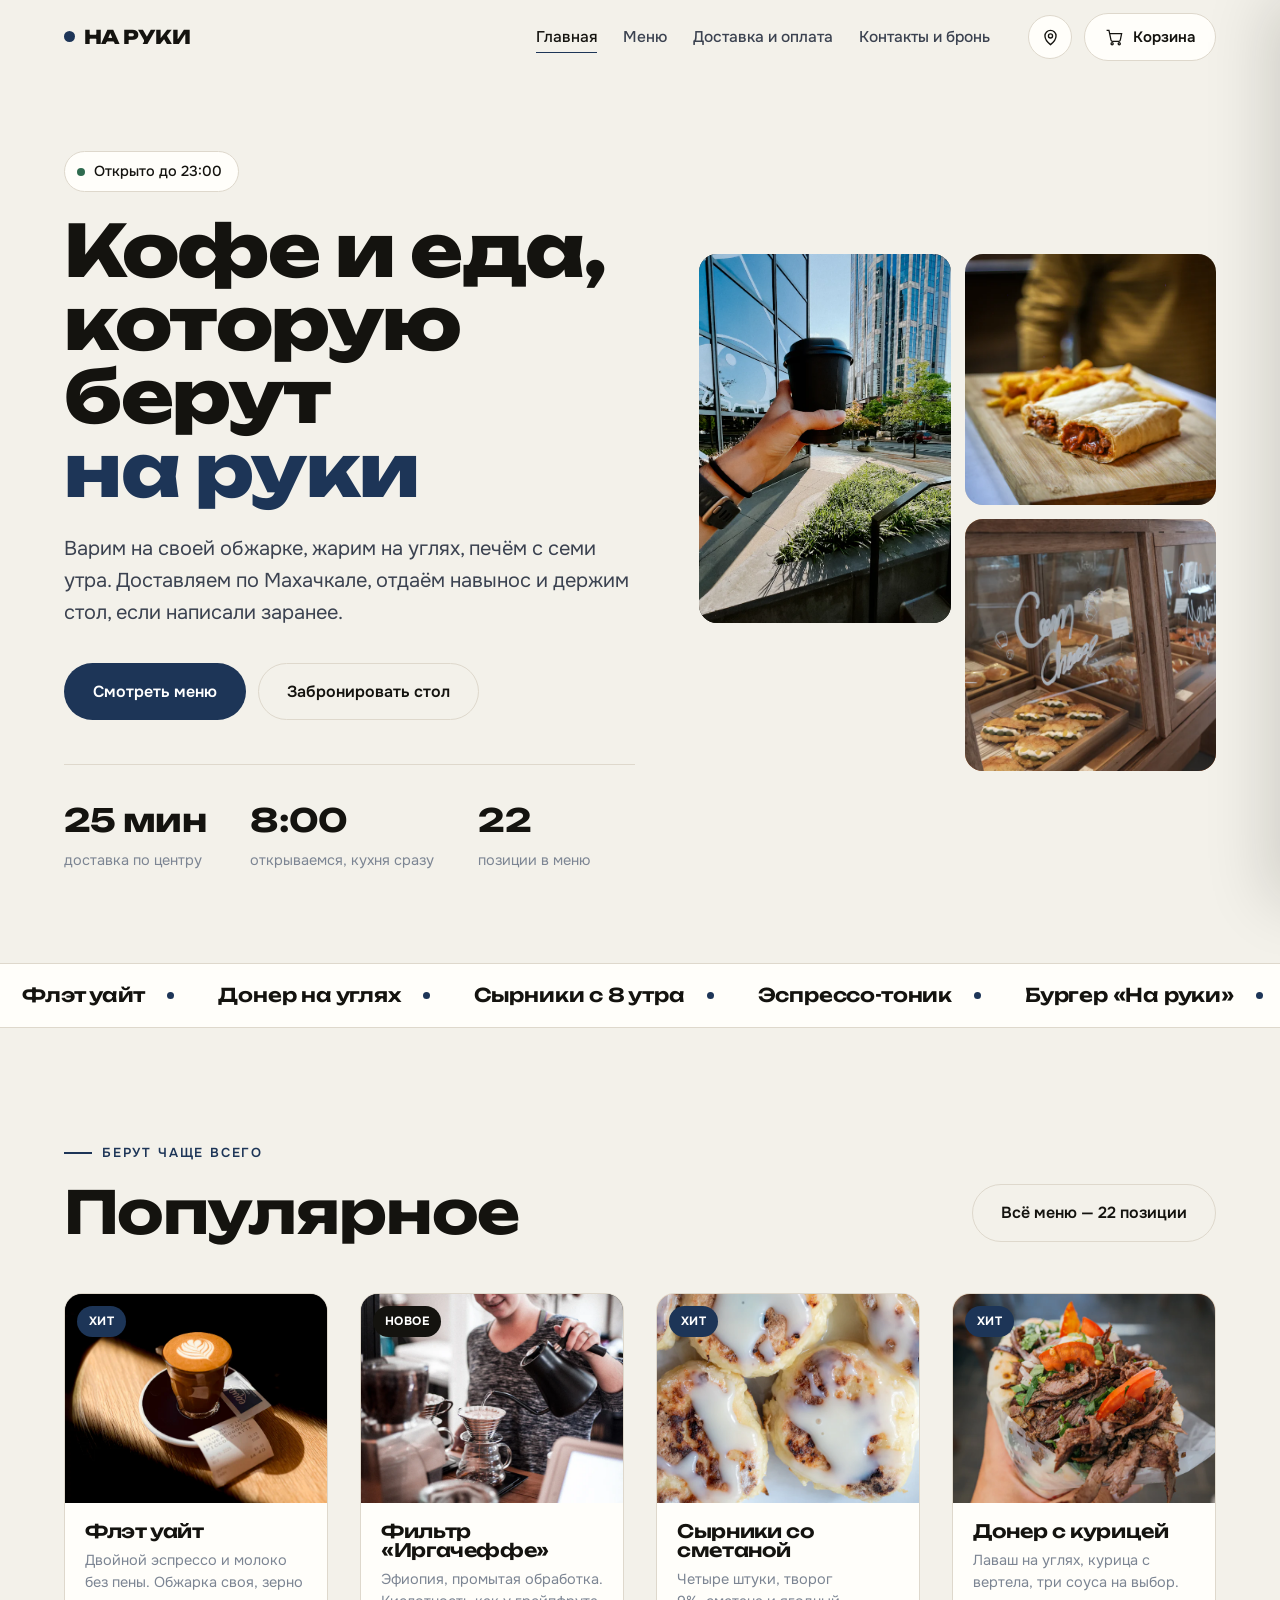
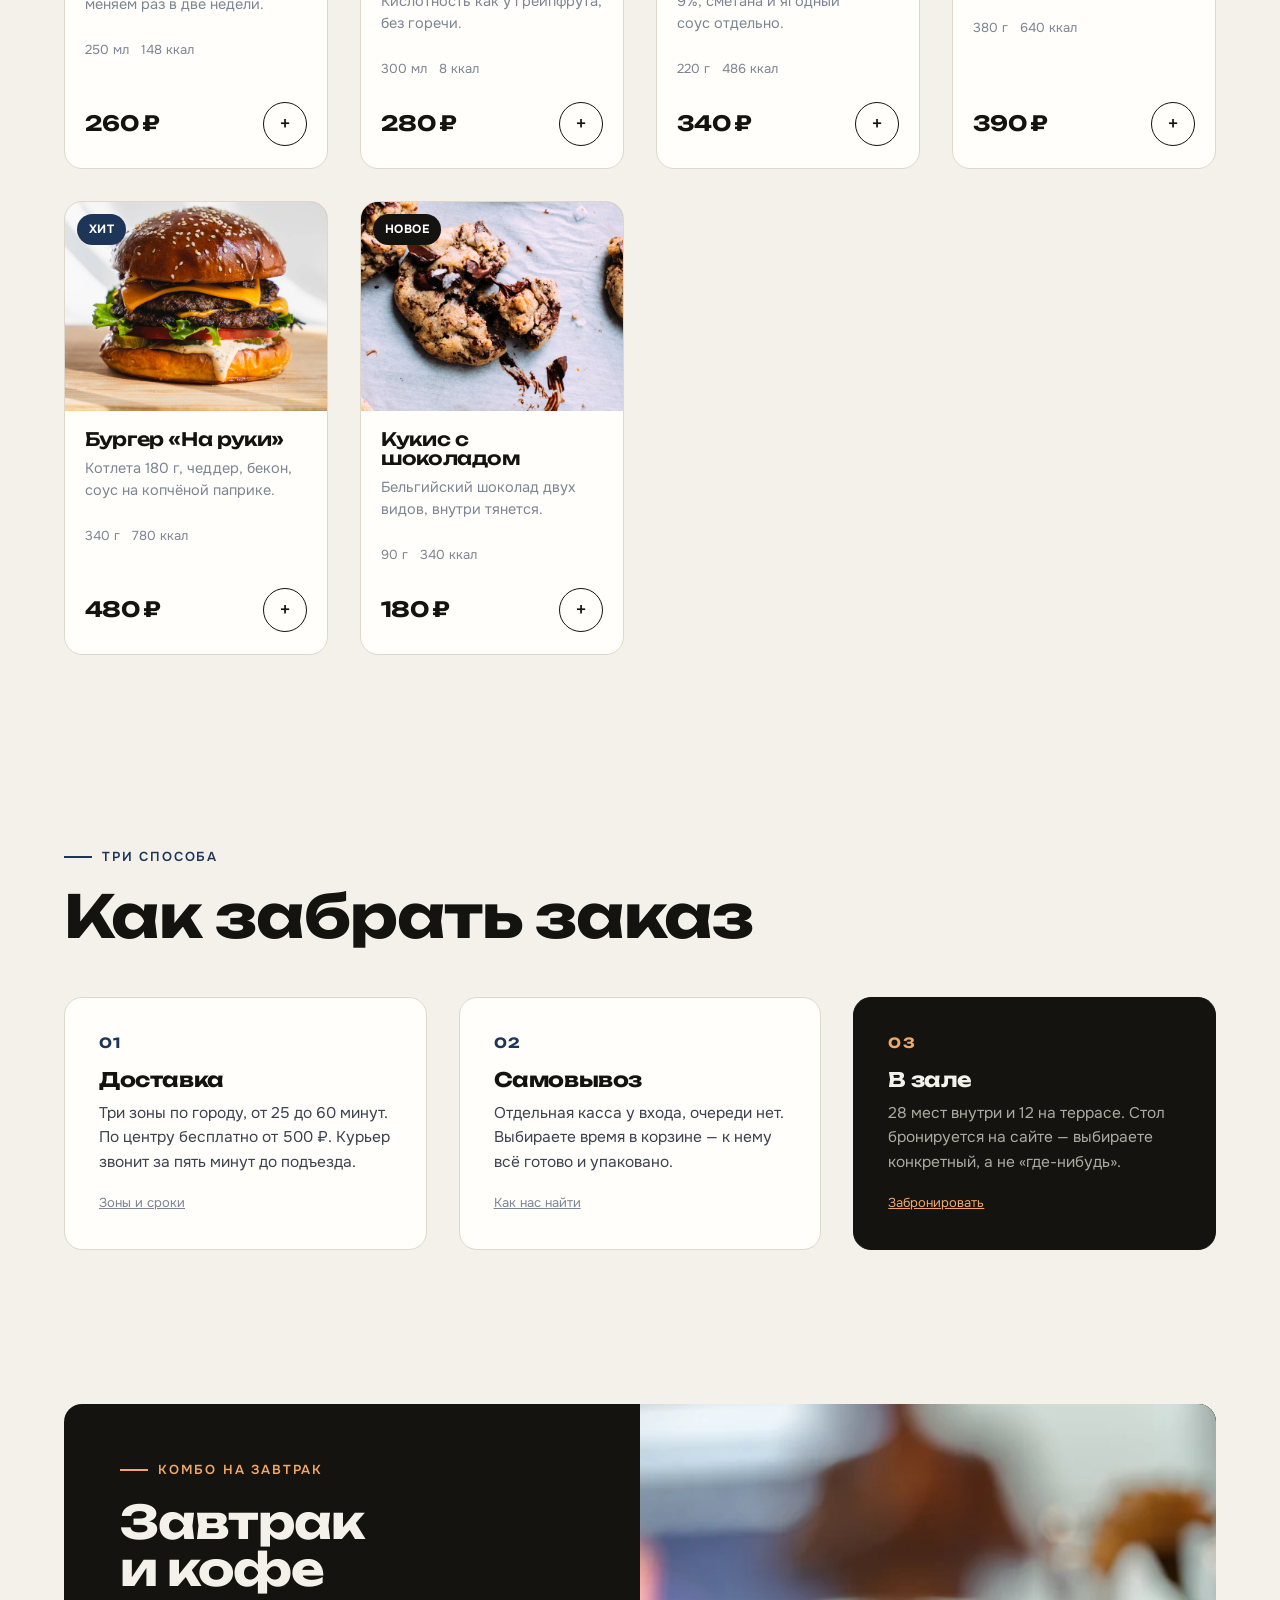
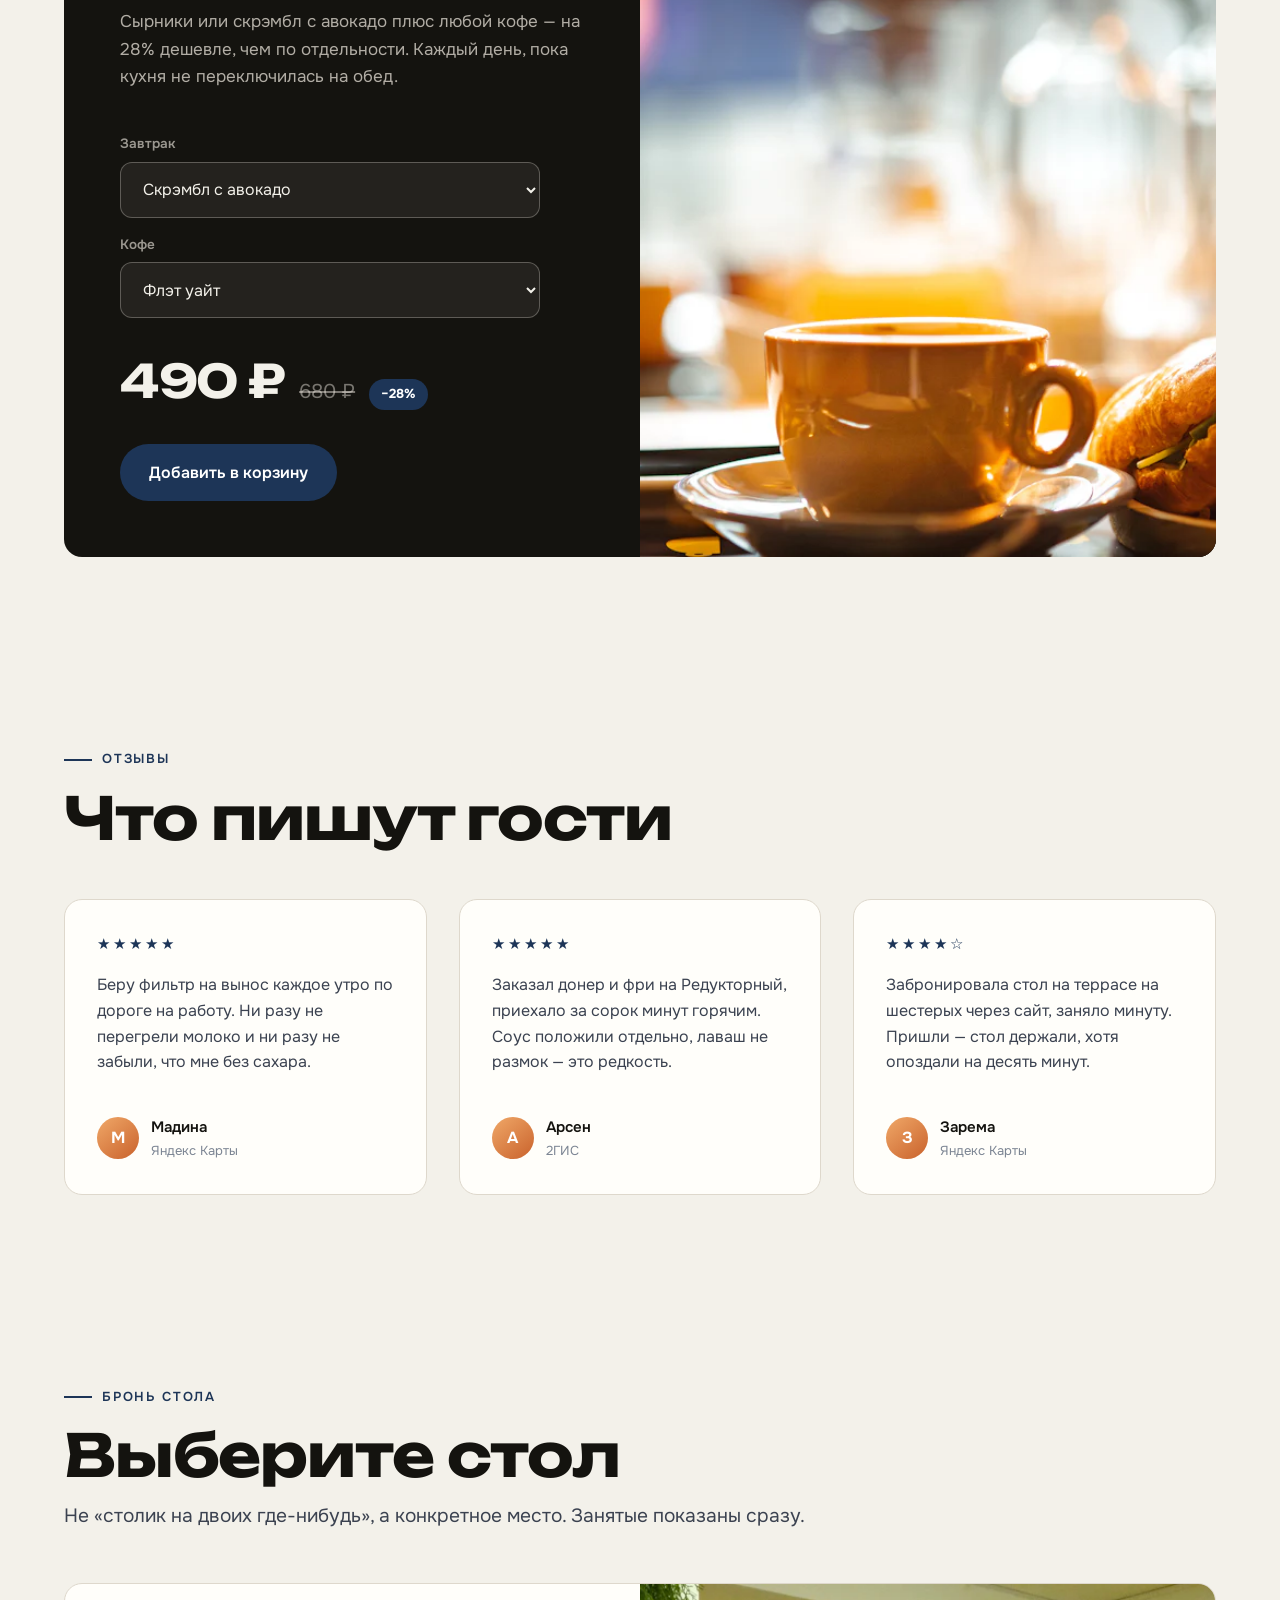
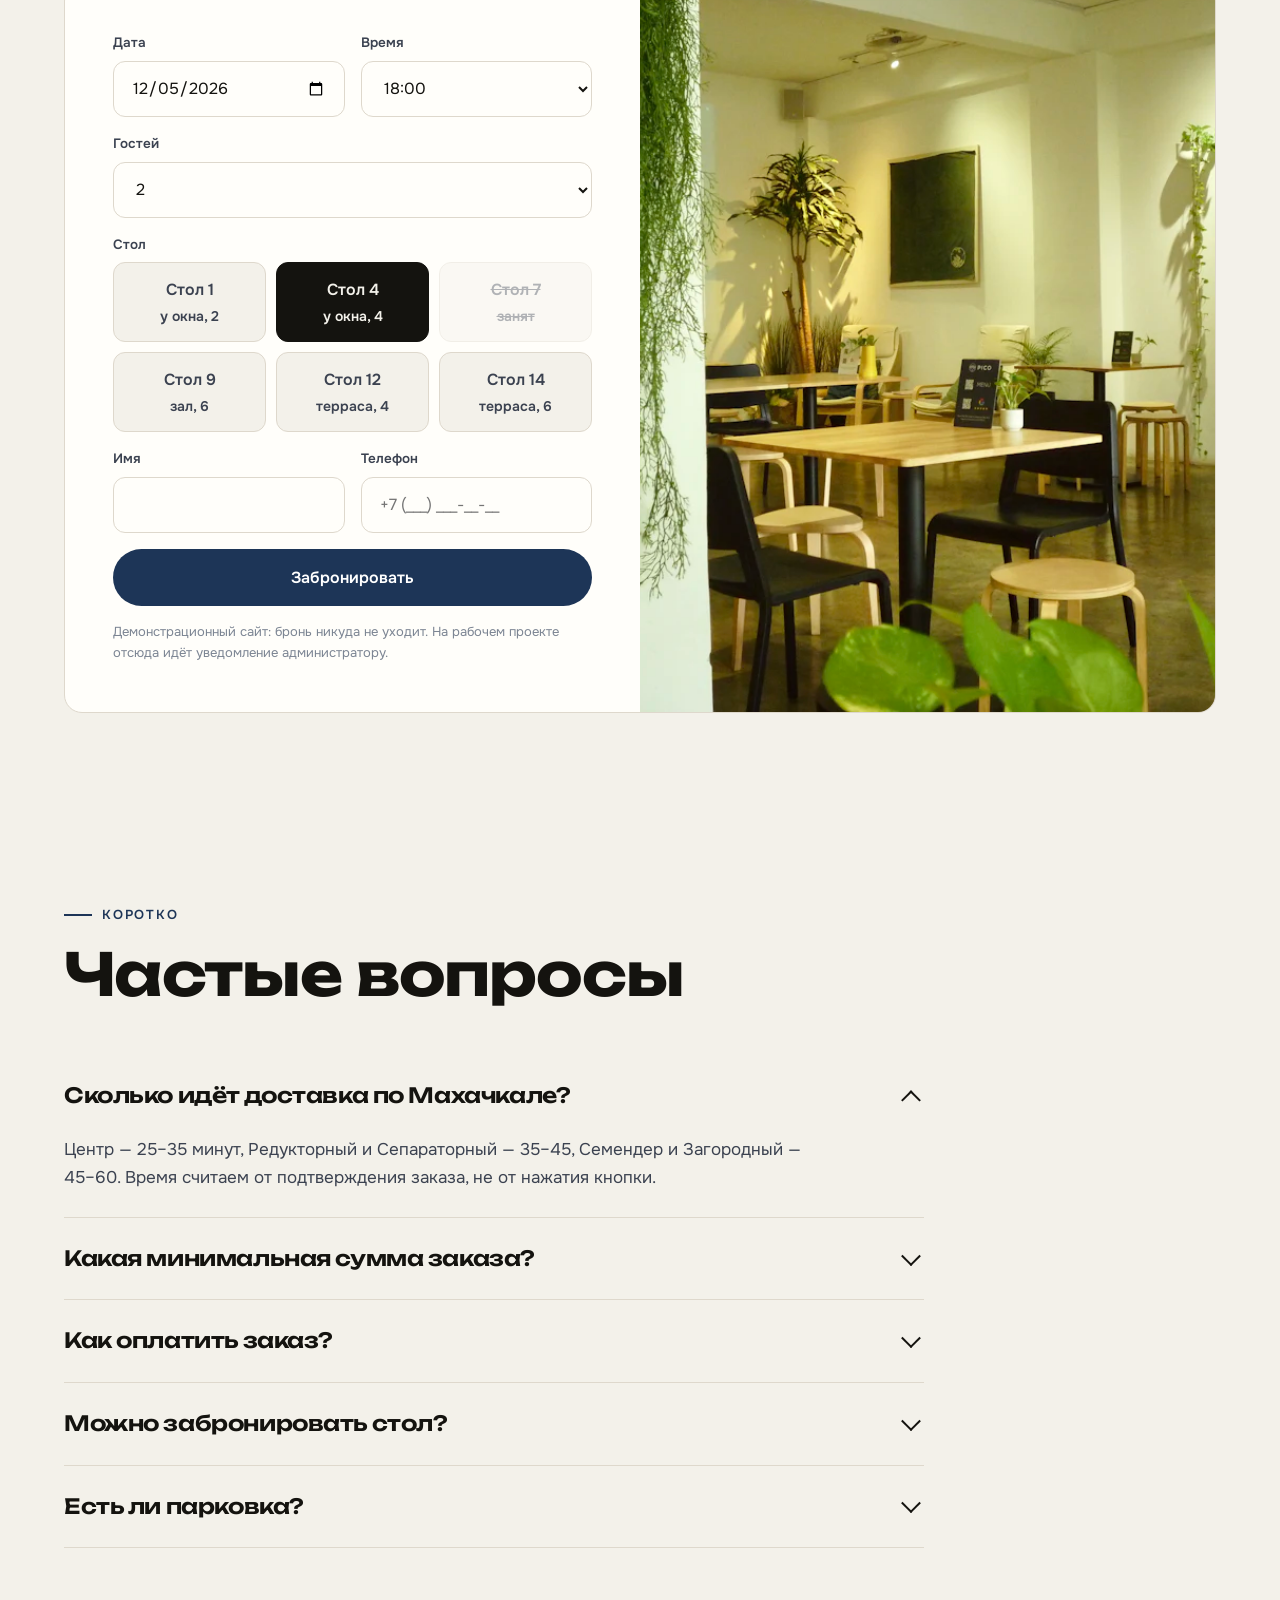
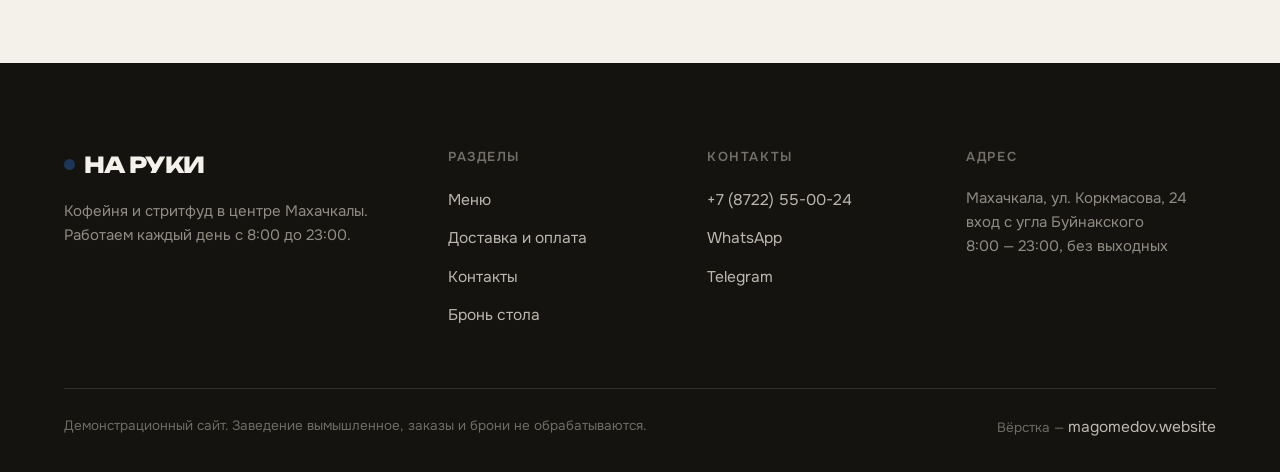
==== index.html @ fe488854 "Комбо на демо доступно круглосуточно После полудня блок гас и на показе клиенту выглядел сломанным. " ====
<!DOCTYPE html>
<html lang="ru">
<head>
<meta charset="utf-8">
<meta name="viewport" content="width=device-width, initial-scale=1">
<title>НА РУКИ — кофе и стритфуд в Махачкале. Доставка, самовывоз, бронь стола</title>
<meta name="description" content="Кофейня и стритфуд на Коркмасова, 24. Доставка по Махачкале от 25 минут, самовывоз без очереди, бронь стола онлайн. Оплата картой, СБП или наличными.">
<link rel="canonical" href="https://magomedov.website/naruki/">
<meta name="theme-color" content="#14130f">

<meta property="og:type" content="restaurant">
<meta property="og:site_name" content="НА РУКИ">
<meta property="og:locale" content="ru_RU">
<meta property="og:title" content="НА РУКИ — кофе и стритфуд в Махачкале">
<meta property="og:description" content="Доставка от 25 минут, самовывоз без очереди, бронь стола онлайн. Коркмасова, 24.">
<meta property="og:url" content="https://magomedov.website/naruki/">
<meta property="og:image" content="https://magomedov.website/naruki/og.jpg">
<meta name="twitter:card" content="summary_large_image">

<link rel="icon" href="favicon.svg" type="image/svg+xml">
<link rel="preconnect" href="https://fonts.googleapis.com">
<link rel="preconnect" href="https://fonts.gstatic.com" crossorigin>
<link rel="stylesheet" href="https://fonts.googleapis.com/css2?family=Unbounded:wght@600;700;800&family=Onest:wght@400;500;600;700&display=swap">
<link rel="stylesheet" href="css/style.css">
<noscript><style>.rise{opacity:1;transform:none}</style></noscript>

<script type="application/ld+json">
{
  "@context": "https://schema.org",
  "@type": "CafeOrCoffeeShop",
  "@id": "https://magomedov.website/naruki/#business",
  "name": "НА РУКИ",
  "description": "Кофейня и стритфуд в центре Махачкалы. Доставка, самовывоз, бронь стола.",
  "url": "https://magomedov.website/naruki/",
  "telephone": "+78722550024",
  "priceRange": "₽₽",
  "servesCuisine": ["Кофе", "Стритфуд", "Завтраки"],
  "image": "https://magomedov.website/naruki/og.jpg",
  "hasMenu": "https://magomedov.website/naruki/menu.html",
  "acceptsReservations": "https://magomedov.website/naruki/contacts.html",
  "address": {
    "@type": "PostalAddress",
    "streetAddress": "ул. Коркмасова, 24",
    "addressLocality": "Махачкала",
    "addressRegion": "Республика Дагестан",
    "postalCode": "367000",
    "addressCountry": "RU"
  },
  "geo": { "@type": "GeoCoordinates", "latitude": 42.980495, "longitude": 47.500409 },
  "openingHoursSpecification": [{
    "@type": "OpeningHoursSpecification",
    "dayOfWeek": ["Monday","Tuesday","Wednesday","Thursday","Friday","Saturday","Sunday"],
    "opens": "08:00", "closes": "23:00"
  }],
  "areaServed": { "@type": "City", "name": "Махачкала" }
}
</script>
<script type="application/ld+json">
{
  "@context": "https://schema.org",
  "@type": "FAQPage",
  "mainEntity": [
    { "@type": "Question", "name": "Сколько идёт доставка по Махачкале?",
      "acceptedAnswer": { "@type": "Answer", "text": "Центр — 25–35 минут, Редукторный и Сепараторный — 35–45, Семендер и Загородный — 45–60. Время считаем от подтверждения заказа, не от нажатия кнопки." } },
    { "@type": "Question", "name": "Какая минимальная сумма заказа?",
      "acceptedAnswer": { "@type": "Answer", "text": "Минимума нет. Бесплатная доставка начинается от 500 ₽ по центру, от 800 ₽ по Редукторному, от 1200 ₽ по Семендеру. Ниже этих сумм доставка стоит 150–250 ₽." } },
    { "@type": "Question", "name": "Как оплатить заказ?",
      "acceptedAnswer": { "@type": "Answer", "text": "Картой онлайн, через СБП, картой курьеру или наличными. При самовывозе можно оплатить на кассе." } },
    { "@type": "Question", "name": "Можно забронировать стол?",
      "acceptedAnswer": { "@type": "Answer", "text": "Да, на сайте: выбираете дату, время и конкретный стол — у окна, в зале или на террасе. Стол держим 15 минут после времени брони." } },
    { "@type": "Question", "name": "Есть ли парковка?",
      "acceptedAnswer": { "@type": "Answer", "text": "Пять мест перед входом и открытая парковка во дворе дома со стороны Буйнакского. Утром до 10:00 места обычно свободны." } }
  ]
}
</script>
</head>
<body>
<a class="skip" href="#main">К содержимому</a>

<header class="hdr">
  <div class="wrap hdr__in">
    <a class="logo" href="index.html"><i class="logo__dot"></i>НА РУКИ</a>
    <nav class="nav" aria-label="Основное меню">
      <a href="index.html" aria-current="page">Главная</a>
      <a href="menu.html">Меню</a>
      <a href="delivery.html">Доставка и оплата</a>
      <a href="contacts.html">Контакты и бронь</a>
    </nav>
    <div class="hdr__act">
      <a class="pin-btn" href="contacts.html?map=city#find" aria-label="Показать на карте: Коркмасова, 24" title="Показать на карте">
        <svg width="19" height="19" viewBox="0 0 24 24" fill="none" stroke="currentColor" stroke-width="1.7"><path d="M12 21s7-5.7 7-11a7 7 0 1 0-14 0c0 5.3 7 11 7 11Z"/><circle cx="12" cy="10" r="2.6"/></svg>
      </a>
      <button class="cart-btn is-empty" data-open-cart aria-label="Открыть корзину">
        <svg width="19" height="19" viewBox="0 0 24 24" fill="none" stroke="currentColor" stroke-width="1.6"><circle cx="9" cy="20" r="1.4"/><circle cx="18" cy="20" r="1.4"/><path d="M2 3h3l2.6 12.4a2 2 0 0 0 2 1.6h7.7a2 2 0 0 0 2-1.6L21 7H6"/></svg>
        <span>Корзина</span><span class="cart-btn__count">0</span>
      </button>
      <button class="burger" aria-expanded="false" aria-label="Меню навигации"><span></span></button>
    </div>
  </div>
</header>

<main id="main">

  <section class="hero">
    <div class="wrap hero__grid">
      <div>
        <span class="status"><i class="status__led"></i><span class="status__txt">Открыто до 23:00</span></span>
        <h1 style="margin-top:22px">Кофе и еда, которую берут <em>на руки</em></h1>
        <p class="hero__lead">Варим на своей обжарке, жарим на углях, печём с семи утра. Доставляем по Махачкале, отдаём навынос и держим стол, если написали заранее.</p>
        <div class="hero__cta">
          <a class="btn btn--accent" href="menu.html">Смотреть меню</a>
          <a class="btn btn--ghost" href="#book-block">Забронировать стол</a>
        </div>
        <div class="hero__facts">
          <div class="fact"><b>25 мин</b><span>доставка по центру</span></div>
          <div class="fact"><b>8:00</b><span>открываемся, кухня сразу</span></div>
          <div class="fact"><b>22</b><span>позиции в меню</span></div>
        </div>
      </div>
      <div class="hero__art">
        <div class="ph ph--dark"><img src="assets/img/hero-cup.webp" alt="Кофе навынос в руке на улице" width="640" height="925" fetchpriority="high" decoding="async"></div>
        <div class="ph ph--sq"><img src="assets/img/hero-doner.webp" alt="Донер с картофелем фри" width="560" height="560" loading="lazy" decoding="async"></div>
        <div class="ph ph--sq ph--warm"><img src="assets/img/hero-bakery.webp" alt="Витрина с выпечкой" width="560" height="560" loading="lazy" decoding="async"></div>
      </div>
    </div>
  </section>

  <div class="ticker" aria-hidden="true">
    <div class="ticker__row">
      <span>Флэт уайт</span><span>Донер на углях</span><span>Сырники с 8 утра</span><span>Эспрессо-тоник</span><span>Бургер «На руки»</span><span>Кукис с шоколадом</span>
      <span>Флэт уайт</span><span>Донер на углях</span><span>Сырники с 8 утра</span><span>Эспрессо-тоник</span><span>Бургер «На руки»</span><span>Кукис с шоколадом</span>
    </div>
  </div>

  <section class="section">
    <div class="wrap">
      <div class="sec-head">
        <div>
          <span class="eyebrow">Берут чаще всего</span>
          <h2 class="h-sec">Популярное</h2>
        </div>
        <a class="btn btn--ghost" href="menu.html">Всё меню — 22 позиции</a>
      </div>
      <div class="grid-dish" id="popular"></div>
    </div>
  </section>

  <section class="section section--tight">
    <div class="wrap">
      <div class="sec-head"><div>
        <span class="eyebrow">Три способа</span>
        <h2 class="h-sec">Как забрать заказ</h2>
      </div></div>
      <div class="cards">
        <div class="card rise">
          <div class="card__num">01</div>
          <h3>Доставка</h3>
          <p>Три зоны по городу, от 25 до 60 минут. По центру бесплатно от 500 ₽. Курьер звонит за пять минут до подъезда.</p>
          <p style="margin-top:14px"><a class="note" href="delivery.html" style="text-decoration:underline">Зоны и сроки</a></p>
        </div>
        <div class="card rise">
          <div class="card__num">02</div>
          <h3>Самовывоз</h3>
          <p>Отдельная касса у входа, очереди нет. Выбираете время в корзине — к нему всё готово и упаковано.</p>
          <p style="margin-top:14px"><a class="note" href="contacts.html" style="text-decoration:underline">Как нас найти</a></p>
        </div>
        <div class="card card--ink rise">
          <div class="card__num" style="color:var(--accent-soft)">03</div>
          <h3>В зале</h3>
          <p>28 мест внутри и 12 на террасе. Стол бронируется на сайте — выбираете конкретный, а не «где-нибудь».</p>
          <p style="margin-top:14px"><a href="#book-block" style="color:var(--accent-soft);text-decoration:underline;font-size:13px">Забронировать</a></p>
        </div>
      </div>
    </div>
  </section>

  <section class="section section--tight">
    <div class="wrap">
      <div class="combo rise">
        <div class="combo__body">
          <span class="eyebrow" style="color:var(--accent-soft)">Комбо на завтрак</span>
          <h2>Завтрак <br>и кофе</h2>
          <p>Сырники или скрэмбл с авокадо плюс любой кофе — на 28% дешевле, чем по отдельности. Каждый день, пока кухня не переключилась на обед.</p>
          <div class="combo__pick" id="combo">
            <div class="field"><label for="combo-food">Завтрак</label><select id="combo-food"></select></div>
            <div class="field"><label for="combo-drink">Кофе</label><select id="combo-drink"></select></div>
          </div>
          <div class="combo__price">
            <span class="combo__now" id="combo-now">490 ₽</span>
            <span class="combo__old" id="combo-old">680 ₽</span>
            <span class="combo__save">−28%</span>
          </div>
          <div><button class="btn btn--accent" type="button" id="combo-add" data-add="combo:scramble+flat">Добавить в корзину</button></div>
          <p class="note" id="combo-when" hidden></p>
        </div>
        <div class="ph ph--dark"><img src="assets/img/combo.webp" alt="Кофе и выпечка на столе" width="820" height="690" loading="lazy" decoding="async"></div>
      </div>
    </div>
  </section>

  <section class="section">
    <div class="wrap">
      <div class="sec-head"><div>
        <span class="eyebrow">Отзывы</span>
        <h2 class="h-sec">Что пишут гости</h2>
      </div></div>
      <div class="reviews">
        <div class="review rise">
          <div class="review__stars">★★★★★</div>
          <p>Беру фильтр на вынос каждое утро по дороге на работу. Ни разу не перегрели молоко и ни разу не забыли, что мне без сахара.</p>
          <div class="review__who"><div class="review__ava">М</div><div><b>Мадина</b><span>Яндекс Карты</span></div></div>
        </div>
        <div class="review rise">
          <div class="review__stars">★★★★★</div>
          <p>Заказал донер и фри на Редукторный, приехало за сорок минут горячим. Соус положили отдельно, лаваш не размок — это редкость.</p>
          <div class="review__who"><div class="review__ava">А</div><div><b>Арсен</b><span>2ГИС</span></div></div>
        </div>
        <div class="review rise">
          <div class="review__stars">★★★★☆</div>
          <p>Забронировала стол на террасе на шестерых через сайт, заняло минуту. Пришли — стол держали, хотя опоздали на десять минут.</p>
          <div class="review__who"><div class="review__ava">З</div><div><b>Зарема</b><span>Яндекс Карты</span></div></div>
        </div>
      </div>
    </div>
  </section>

  <section class="section section--tight" id="book-block">
    <div class="wrap">
      <div class="sec-head"><div>
        <span class="eyebrow">Бронь стола</span>
        <h2 class="h-sec">Выберите стол</h2>
        <p class="lead" style="margin-top:16px">Не «столик на двоих где-нибудь», а конкретное место. Занятые показаны сразу.</p>
      </div></div>

      <div class="book rise">
        <div class="book__form">
          <form class="form" id="book" novalidate>
            <div class="row2">
              <div class="field"><label for="b-date">Дата</label><input type="date" id="b-date" required></div>
              <div class="field"><label for="b-time">Время</label>
                <select id="b-time">
                  <option>12:00</option><option>13:00</option><option>14:00</option><option selected>18:00</option>
                  <option>19:00</option><option>20:00</option><option>21:00</option>
                </select></div>
            </div>
            <div class="field"><label for="b-guests">Гостей</label>
              <select id="b-guests"><option>1</option><option selected>2</option><option>3</option><option>4</option><option>5</option><option>6</option><option>больше шести</option></select></div>
            <div class="field"><label>Стол</label><div class="tables" id="tables"></div></div>
            <div class="row2">
              <div class="field"><label for="b-name">Имя</label><input id="b-name" required><span class="err">Как к вам обращаться?</span></div>
              <div class="field"><label for="b-tel">Телефон</label><input id="b-tel" type="tel" inputmode="tel" placeholder="+7 (___) ___-__-__" required><span class="err">Нужны все 11 цифр</span></div>
            </div>
            <input class="hp" tabindex="-1" autocomplete="off" id="b-hp" aria-hidden="true">
            <button class="btn btn--accent btn--wide" type="submit">Забронировать</button>
            <p class="note">Демонстрационный сайт: бронь никуда не уходит. На рабочем проекте отсюда идёт уведомление администратору.</p>
          </form>
        </div>
        <div class="ph"><img src="assets/img/hall.webp" alt="Зал кофейни: столы у окна" width="820" height="690" loading="lazy" decoding="async"></div>
      </div>
    </div>
  </section>

  <section class="section">
    <div class="wrap">
      <div class="sec-head"><div>
        <span class="eyebrow">Коротко</span>
        <h2 class="h-sec">Частые вопросы</h2>
      </div></div>
      <div class="faq">
        <details open><summary>Сколько идёт доставка по Махачкале?</summary>
          <div class="faq__a">Центр — 25–35 минут, Редукторный и Сепараторный — 35–45, Семендер и Загородный — 45–60. Время считаем от подтверждения заказа, не от нажатия кнопки.</div></details>
        <details><summary>Какая минимальная сумма заказа?</summary>
          <div class="faq__a">Минимума нет. Бесплатная доставка начинается от 500 ₽ по центру, от 800 ₽ по Редукторному, от 1200 ₽ по Семендеру. Ниже этих сумм доставка стоит 150–250 ₽.</div></details>
        <details><summary>Как оплатить заказ?</summary>
          <div class="faq__a">Картой онлайн, через СБП, картой курьеру или наличными. При самовывозе можно оплатить на кассе.</div></details>
        <details><summary>Можно забронировать стол?</summary>
          <div class="faq__a">Да, прямо на сайте: выбираете дату, время и конкретный стол — у окна, в зале или на террасе. Стол держим 15 минут после времени брони.</div></details>
        <details><summary>Есть ли парковка?</summary>
          <div class="faq__a">Пять мест перед входом и открытая парковка во дворе дома со стороны Буйнакского. Утром до 10:00 места обычно свободны.</div></details>
      </div>
    </div>
  </section>

</main>

<footer class="ftr">
  <div class="wrap">
    <div class="ftr__grid">
      <div>
        <div class="logo"><i class="logo__dot"></i>НА РУКИ</div>
        <p>Кофейня и стритфуд в центре Махачкалы. Работаем каждый день с 8:00 до 23:00.</p>
      </div>
      <div>
        <h4>Разделы</h4>
        <ul>
          <li><a href="menu.html">Меню</a></li>
          <li><a href="delivery.html">Доставка и оплата</a></li>
          <li><a href="contacts.html">Контакты</a></li>
          <li><a href="#book-block">Бронь стола</a></li>
        </ul>
      </div>
      <div>
        <h4>Контакты</h4>
        <ul>
          <li><a href="tel:+78722550024">+7 (8722) 55-00-24</a></li>
          <li><a href="https://wa.me/78722550024" rel="nofollow noopener" target="_blank">WhatsApp</a></li>
          <li><a href="https://t.me/naruki" rel="nofollow noopener" target="_blank">Telegram</a></li>
        </ul>
      </div>
      <div>
        <h4>Адрес</h4>
        <p>Махачкала, ул. Коркмасова, 24<br>вход с угла Буйнакского<br>8:00 — 23:00, без выходных</p>
      </div>
    </div>
    <div class="ftr__bottom">
      <span>Демонстрационный сайт. Заведение вымышленное, заказы и брони не обрабатываются.</span>
      <span>Вёрстка — <a href="https://magomedov.website" rel="noopener">magomedov.website</a></span>
    </div>
  </div>
</footer>

<div class="bottombar">
  <div class="bottombar__sum">0 ₽<small>0 позиций</small></div>
  <button class="btn btn--accent" data-open-cart>Корзина</button>
</div>

<div class="overlay" id="overlay"></div>
<aside class="drawer" id="drawer" aria-hidden="true" aria-label="Корзина">
  <div class="drawer__head">
    <h2>Ваш заказ</h2>
    <button class="drawer__close" aria-label="Закрыть корзину">✕</button>
  </div>
  <div class="steps-head" hidden><i></i><i></i><i></i></div>
  <div class="drawer__body"></div>
  <div class="drawer__foot"></div>
</aside>

<script src="js/analytics.js" defer></script>
<script src="js/menu-data.js"></script>
<script src="js/main.js" defer></script>
</body>
</html>
---- css/style.css ----
/* НА РУКИ — кофе и стритфуд. Демо-сайт */

:root {
  --ink: #14130f;
  --ink-2: #3b4250;
  --ink-3: #7c8593;
  --cream: #f3f1ea;
  --card: #fffefa;
  --line: #ded8cc;
  --accent: #1d3557;
  --accent-2: #142842;
  --accent-soft: #f0a868;
  --green: #2f6b4f;
  --ph-1: #ebe5d8;
  --ph-2: #c3b7a4;
  --ph-w1: #f0a868;
  --ph-w2: #c9622c;

  /* Другие палитры, если понадобится вернуться:
     Кирпич:  accent #d9481f / soft #e8a06a / cream #f5f0e6 / ink #14110d / ph #e9dcc6 #c2a882 / ph-w #e8a06a #d9481f
     Зелёный: accent #2f6b4a / soft #a8c48b / cream #f0f1e9 / ink #14201a / ph #e4e6d6 #b6bfa0 / ph-w #d8cf9e #7d8c4a
     Карамель: accent #a8700f / soft #e5b143 / cream #f6f3e7 / ink #17160f / ph #ece2c8 #c9b489 / ph-w #e5b143 #a8700f */
  --shadow: 0 2px 4px rgba(20, 17, 13, .04), 0 12px 32px rgba(20, 17, 13, .07);

  --r: 18px;
  --r-s: 12px;
  --pad: clamp(20px, 5vw, 64px);
  --gap: clamp(16px, 2.5vw, 32px);

  --ease: cubic-bezier(.16, 1, .3, 1);
  --slow: .9s;
  --mid: .55s;
}

*, *::before, *::after { box-sizing: border-box; }
[hidden] { display: none !important; }   /* иначе display:flex у .dish перебивает атрибут */

html { scroll-behavior: smooth; }

body {
  margin: 0;
  background: var(--cream);
  color: var(--ink);
  font: 400 17px/1.6 Onest, -apple-system, "Segoe UI", Roboto, sans-serif;
  -webkit-font-smoothing: antialiased;
  overflow-x: hidden;
}

h1, h2, h3 {
  font-family: Unbounded, Onest, "Segoe UI", sans-serif;
  font-weight: 700;
  line-height: 1.02;
  letter-spacing: -.02em;
  margin: 0;
  text-wrap: balance;
}

p { margin: 0 0 1em; text-wrap: pretty; }
p:last-child { margin-bottom: 0; }

a { color: inherit; text-decoration: none; }
img { max-width: 100%; display: block; }
button, input, select, textarea { font: inherit; color: inherit; }

.wrap { width: min(1240px, 100% - var(--pad) * 2); margin-inline: auto; }
.section { padding: clamp(64px, 9vw, 132px) 0; }
.section--tight { padding: clamp(44px, 6vw, 80px) 0; }

/* ——— типографика секций ——— */
.eyebrow {
  font-size: 13px; font-weight: 600; letter-spacing: .14em;
  text-transform: uppercase; color: var(--accent);
  display: flex; align-items: center; gap: 10px; margin-bottom: 18px;
}
.eyebrow::before { content: ""; width: 28px; height: 2px; background: currentColor; }

.h-sec { font-size: clamp(30px, 4.6vw, 60px); }
.lead { font-size: clamp(17px, 1.5vw, 20px); color: var(--ink-2); max-width: 58ch; }
.muted { color: var(--ink-3); }
.sec-head { display: flex; flex-wrap: wrap; align-items: end; justify-content: space-between; gap: 24px; margin-bottom: clamp(28px, 4vw, 52px); }

/* ——— кнопки ——— */
.btn {
  --bg: var(--ink); --fg: var(--cream);
  display: inline-flex; align-items: center; justify-content: center; gap: 10px;
  padding: 15px 28px; border: 1px solid transparent; border-radius: 100px;
  background: var(--bg); color: var(--fg);
  font-weight: 600; font-size: 16px; cursor: pointer;
  transition: transform var(--mid) var(--ease), background var(--mid) var(--ease), color var(--mid) var(--ease);
}
.btn:hover { transform: translateY(-2px); }
.btn--accent { --bg: var(--accent); --fg: #fff; }
.btn--accent:hover { --bg: var(--accent-2); }
.btn--ghost { --bg: transparent; --fg: var(--ink); border-color: var(--line); }
.btn--ghost:hover { --bg: var(--ink); --fg: var(--cream); }
.btn--wide { width: 100%; }
.btn[disabled] { opacity: .45; pointer-events: none; }

/* ——— шапка ——— */
.hdr {
  position: sticky; top: 0; z-index: 60;
  background: var(--cream);                                     /* фолбэк для Safari < 16.2 */
  background: color-mix(in srgb, var(--cream) 88%, transparent);
  -webkit-backdrop-filter: blur(14px);
  backdrop-filter: blur(14px);
  border-bottom: 1px solid transparent;
  transition: border-color var(--mid) var(--ease), background var(--mid) var(--ease);
}
.hdr.is-stuck { border-color: var(--line); }
.hdr__in { display: flex; align-items: center; gap: clamp(16px, 3vw, 40px); height: 74px; }

.logo { font-family: Unbounded, sans-serif; font-weight: 800; font-size: 19px; letter-spacing: -.03em; display: flex; align-items: center; gap: 9px; white-space: nowrap; }
.logo__dot { width: 11px; height: 11px; border-radius: 50%; background: var(--accent); flex: none; }

.nav { display: flex; gap: 26px; margin-left: auto; }
.nav a { font-size: 15.5px; font-weight: 500; position: relative; padding: 4px 0; color: var(--ink-2); transition: color var(--mid) var(--ease); }
.nav a::after {
  content: ""; position: absolute; left: 0; right: 0; bottom: 0; height: 1.5px;
  background: var(--accent); transform: scaleX(0); transform-origin: left;
  transition: transform var(--slow) var(--ease);
}
.nav a:hover, .nav a[aria-current="page"] { color: var(--ink); }
.nav a:hover::after, .nav a[aria-current="page"]::after { transform: scaleX(1); }

.hdr__act { display: flex; align-items: center; gap: 12px; }

.cart-btn {
  position: relative; display: inline-flex; align-items: center; gap: 9px;
  padding: 11px 20px; border-radius: 100px; border: 1px solid var(--line);
  background: var(--card); cursor: pointer; font-weight: 600; font-size: 15px;
  transition: border-color var(--mid) var(--ease), transform var(--mid) var(--ease);
}
.cart-btn:hover { border-color: var(--ink); transform: translateY(-1px); }
.cart-btn__count {
  min-width: 22px; height: 22px; padding: 0 6px; border-radius: 100px;
  background: var(--accent); color: #fff; font-size: 12.5px; font-weight: 700;
  display: grid; place-items: center;
}
.cart-btn.is-empty .cart-btn__count { display: none; }
.cart-btn.is-bump { animation: bump .5s var(--ease); }
@keyframes bump { 40% { transform: scale(1.07); } }

.pin-btn {
  width: 44px; height: 44px; border-radius: 50%; border: 1px solid var(--line);
  background: var(--card); display: grid; place-items: center; flex: none;
  transition: border-color var(--mid) var(--ease), background var(--mid) var(--ease), color var(--mid) var(--ease), transform var(--mid) var(--ease);
}
.pin-btn:hover { background: var(--accent); color: #fff; border-color: var(--accent); transform: translateY(-1px); }

.burger { display: none; width: 44px; height: 44px; border: 1px solid var(--line); border-radius: 12px; background: var(--card); cursor: pointer; padding: 0; }
.burger span, .burger::before, .burger::after {
  content: ""; display: block; width: 18px; height: 1.8px; background: var(--ink);
  margin: 0 auto; transition: transform var(--mid) var(--ease), opacity var(--mid) var(--ease);
}
.burger span { margin-block: 4px; }
.burger[aria-expanded="true"]::before { transform: translateY(5.8px) rotate(45deg); }
.burger[aria-expanded="true"] span { opacity: 0; }
.burger[aria-expanded="true"]::after { transform: translateY(-5.8px) rotate(-45deg); }

/* ——— хиро ——— */
.hero { padding: clamp(40px, 6vw, 76px) 0 clamp(48px, 7vw, 92px); }
.hero__grid { display: grid; grid-template-columns: 1.05fr .95fr; gap: clamp(28px, 5vw, 72px); align-items: center; }
.hero h1 { font-size: clamp(40px, 5.6vw, 76px); font-weight: 800; }
.hero h1 em { font-style: normal; color: var(--accent); }
.hero__lead { margin-top: 26px; font-size: clamp(17px, 1.6vw, 20px); color: var(--ink-2); max-width: 46ch; }
.hero__cta { display: flex; flex-wrap: wrap; gap: 12px; margin-top: 34px; }

.hero__facts { display: flex; flex-wrap: wrap; gap: clamp(20px, 4vw, 44px); margin-top: 44px; padding-top: 30px; border-top: 1px solid var(--line); }
.fact b { display: block; font-family: Unbounded, sans-serif; font-size: clamp(24px, 2.6vw, 32px); font-weight: 700; letter-spacing: -.02em; }
.fact span { font-size: 14.5px; color: var(--ink-3); }

.status { display: inline-flex; align-items: center; gap: 9px; padding: 8px 16px 8px 12px; border-radius: 100px; background: var(--card); border: 1px solid var(--line); font-size: 14.5px; font-weight: 500; }
.status__led { width: 8px; height: 8px; border-radius: 50%; background: var(--green); box-shadow: 0 0 0 0 rgba(47, 107, 79, .5); animation: pulse 2.6s var(--ease) infinite; }
.status--closed .status__led { background: var(--ink-3); animation: none; }
@keyframes pulse { 70%, 100% { box-shadow: 0 0 0 9px rgba(47, 107, 79, 0); } }

/* ——— заглушки под фото ——— */
.ph {
  position: relative; border-radius: var(--r); overflow: hidden;
  background: linear-gradient(148deg, var(--ph-1) 0%, var(--ph-2) 100%);
  display: grid; place-items: center; text-align: center; padding: 24px;
  aspect-ratio: 4 / 3;
}
.ph::after {
  content: ""; position: absolute; inset: 0;
  background: radial-gradient(120% 90% at 24% 18%, rgba(255, 253, 248, .5), transparent 62%);
}
.ph img { position: absolute; inset: 0; width: 100%; height: 100%; object-fit: cover; z-index: 1; }
.ph__label {
  position: relative; z-index: 1; font-size: 13px; line-height: 1.45; font-weight: 600;
  letter-spacing: .02em; color: rgba(20, 17, 13, .52); max-width: 24ch;
}
.ph__label b { display: block; font-size: 11px; letter-spacing: .16em; text-transform: uppercase; color: rgba(20, 17, 13, .34); margin-bottom: 6px; }
.ph--sq { aspect-ratio: 1; }
.ph--dark { background: var(--ink); background: linear-gradient(148deg, color-mix(in srgb, var(--ink) 82%, #fff) 0%, var(--ink) 100%); }
.ph--dark .ph__label { color: rgba(245, 240, 230, .58); }
.ph--dark .ph__label b { color: rgba(245, 240, 230, .34); }
.ph--dark::after { background: none; background: radial-gradient(120% 90% at 24% 18%, color-mix(in srgb, var(--accent) 26%, transparent), transparent 62%); }
.ph--warm { background: linear-gradient(148deg, var(--ph-w1) 0%, var(--ph-w2) 100%); }
.ph--warm .ph__label, .ph--warm .ph__label b { color: rgba(255, 253, 248, .74); }

.hero__art { display: grid; grid-template-columns: 1fr 1fr; grid-template-rows: auto auto; gap: 14px; }
.hero__art .ph:first-child { grid-row: span 2; aspect-ratio: 3 / 4.4; }

/* ——— бегущая строка ——— */
.ticker { border-block: 1px solid var(--line); background: var(--card); overflow: hidden; padding: 16px 0; }
.ticker__row { display: flex; width: max-content; animation: run 46s linear infinite; }
.ticker:hover .ticker__row { animation-play-state: paused; }
.ticker__row span { font-family: Unbounded, sans-serif; font-weight: 600; font-size: clamp(15px, 1.6vw, 19px); letter-spacing: -.01em; padding-inline: 22px; display: flex; align-items: center; gap: 22px; white-space: nowrap; }
.ticker__row span::after { content: ""; width: 7px; height: 7px; border-radius: 50%; background: var(--accent); }
@keyframes run { to { transform: translateX(-50%); } }

/* ——— карточки блюд ——— */
.grid-dish { display: grid; grid-template-columns: repeat(auto-fill, minmax(258px, 1fr)); gap: var(--gap); }

.dish {
  background: var(--card); border: 1px solid var(--line); border-radius: var(--r);
  overflow: hidden; display: flex; flex-direction: column;
  transition: transform var(--slow) var(--ease), box-shadow var(--slow) var(--ease), border-color var(--slow) var(--ease);
}
.dish:hover { transform: translateY(-5px); box-shadow: var(--shadow); border-color: #d3c6ae; }
.dish .ph { border-radius: 0; aspect-ratio: 5 / 4; }
.dish__body { padding: 20px 20px 22px; display: flex; flex-direction: column; flex: 1; gap: 8px; }
.dish__name { font-size: 18.5px; font-weight: 600; font-family: Unbounded, sans-serif; letter-spacing: -.02em; }
.dish__desc { font-size: 14.5px; color: var(--ink-3); line-height: 1.5; }
.dish__meta { display: flex; gap: 12px; font-size: 13px; color: var(--ink-3); margin-top: 2px; }
.dish__foot { display: flex; align-items: center; justify-content: space-between; gap: 12px; margin-top: auto; padding-top: 14px; }
.dish__price { font-family: Unbounded, sans-serif; font-size: 21px; font-weight: 700; letter-spacing: -.03em; }
.dish__add {
  width: 44px; height: 44px; border-radius: 50%; border: 1px solid var(--ink); background: transparent;
  cursor: pointer; font-size: 22px; line-height: 1; display: grid; place-items: center;
  transition: background var(--mid) var(--ease), color var(--mid) var(--ease), transform var(--mid) var(--ease);
}
.dish__add:hover { background: var(--ink); color: var(--cream); transform: rotate(90deg); }

.tag {
  position: absolute; z-index: 2; top: 12px; left: 12px;
  padding: 6px 12px; border-radius: 100px; background: var(--accent); color: #fff;
  font-size: 12px; font-weight: 700; letter-spacing: .04em; text-transform: uppercase;
}
.tag--dark { background: var(--ink); }
.tag--out { background: var(--ink-3); }

.dish.is-out { opacity: .55; }
.dish.is-out .dish__add { pointer-events: none; opacity: .3; }

/* ——— фильтр меню ——— */
.filter { display: flex; flex-wrap: wrap; gap: 10px; margin-bottom: clamp(26px, 4vw, 40px); }
.filter button {
  padding: 11px 22px; border-radius: 100px; border: 1px solid var(--line);
  background: var(--card); cursor: pointer; font-size: 15px; font-weight: 500;
  transition: background var(--mid) var(--ease), color var(--mid) var(--ease), border-color var(--mid) var(--ease);
}
.filter button:hover { border-color: var(--ink); }
.filter button[aria-pressed="true"] { background: var(--ink); color: var(--cream); border-color: var(--ink); }

/* ——— шаги / карточки-инфо ——— */
.cards { display: grid; grid-template-columns: repeat(auto-fit, minmax(250px, 1fr)); gap: var(--gap); }
.card { background: var(--card); border: 1px solid var(--line); border-radius: var(--r); padding: clamp(24px, 3vw, 34px); }
.card__num { font-family: Unbounded, sans-serif; font-size: 14px; font-weight: 700; color: var(--accent); letter-spacing: .1em; margin-bottom: 16px; }
.card h3 { font-size: 20px; margin-bottom: 10px; }
.card p { font-size: 15.5px; color: var(--ink-2); }
.card--ink { background: var(--ink); color: var(--cream); border-color: var(--ink); }
.card--ink p { color: rgba(245, 240, 230, .68); }

/* ——— комбо ——— */
.combo { display: grid; grid-template-columns: 1fr 1fr; gap: 0; background: var(--ink); color: var(--cream); border-radius: var(--r); overflow: hidden; }
.combo__body { padding: clamp(28px, 4.5vw, 56px); display: flex; flex-direction: column; justify-content: center; }
.combo h2 { font-size: clamp(28px, 3.6vw, 46px); margin-bottom: 16px; }
.combo p { color: rgba(245, 240, 230, .7); max-width: 42ch; }
.combo__price { display: flex; align-items: baseline; gap: 14px; margin: 26px 0; }
.combo__now { font-family: Unbounded, sans-serif; font-size: clamp(32px, 4vw, 46px); font-weight: 700; letter-spacing: -.03em; }
.combo__old { font-size: 20px; color: rgba(245, 240, 230, .45); text-decoration: line-through; }
.combo__save { padding: 5px 12px; border-radius: 100px; background: var(--accent); color: #fff; font-size: 13px; font-weight: 700; }
.combo .ph { border-radius: 0; height: 100%; aspect-ratio: auto; min-height: 300px; }
.combo__pick { display: grid; gap: 16px; margin-top: 26px; max-width: 420px; }
.combo .field label { color: rgba(245, 240, 230, .6); }
.combo .field select { background: rgba(245, 240, 230, .07); border-color: rgba(245, 240, 230, .28); color: var(--cream); }
.combo .field select option { color: var(--ink); background: var(--card); }   /* выпадающий список остаётся светлым */
.combo .field select:disabled { opacity: .45; }
.combo .note { color: rgba(245, 240, 230, .55); margin-top: 14px; }
.combo .btn--ghost { --fg: var(--cream); border-color: rgba(245, 240, 230, .3); }
.combo .btn--ghost:hover { --bg: var(--cream); --fg: var(--ink); }

/* ——— зоны доставки ——— */
.zones { display: grid; gap: 12px; }
.zone {
  display: grid; grid-template-columns: 14px 1.6fr 1fr 1fr; align-items: center; gap: 18px;
  padding: 20px clamp(18px, 2.4vw, 28px); background: var(--card);
  border: 1px solid var(--line); border-radius: var(--r-s);
  transition: border-color var(--mid) var(--ease), transform var(--mid) var(--ease);
}
.zone:hover { border-color: var(--ink); transform: translateX(4px); }
.zone__dot { width: 14px; height: 14px; border-radius: 50%; }
.zone__name { font-weight: 600; font-size: 17px; }
.zone__name small { display: block; font-weight: 400; font-size: 13.5px; color: var(--ink-3); margin-top: 3px; }
.zone__val { font-family: Unbounded, sans-serif; font-weight: 600; font-size: 16px; letter-spacing: -.02em; }
.zone__val small { display: block; font-family: Onest, sans-serif; font-weight: 400; font-size: 12.5px; letter-spacing: 0; color: var(--ink-3); margin-top: 3px; }

/* ——— оплата ——— */
.pays { display: grid; grid-template-columns: repeat(auto-fit, minmax(190px, 1fr)); gap: 14px; }
.pay { display: flex; align-items: center; gap: 14px; padding: 20px; background: var(--card); border: 1px solid var(--line); border-radius: var(--r-s); }
.pay svg { flex: none; }
.pay b { display: block; font-size: 15.5px; font-weight: 600; }
.pay span { font-size: 13px; color: var(--ink-3); }

/* ——— отзывы ——— */
.reviews { display: grid; grid-template-columns: repeat(auto-fit, minmax(280px, 1fr)); gap: var(--gap); }
.review { background: var(--card); border: 1px solid var(--line); border-radius: var(--r); padding: clamp(24px, 3vw, 32px); display: flex; flex-direction: column; gap: 16px; }
.review__stars { color: var(--accent); letter-spacing: 3px; font-size: 15px; }
.review p { font-size: 16px; color: var(--ink-2); }
.review__who { display: flex; align-items: center; gap: 12px; margin-top: auto; padding-top: 8px; }
.review__ava { width: 42px; height: 42px; border-radius: 50%; background: linear-gradient(140deg, var(--ph-w1), var(--ph-w2)); display: grid; place-items: center; color: #fff; font-weight: 700; font-size: 16px; flex: none; }
.review__who b { display: block; font-size: 15px; font-weight: 600; }
.review__who span { display: block; font-size: 13px; color: var(--ink-3); margin-top: 2px; }

/* ——— FAQ ——— */
.faq { max-width: 860px; }
.faq details { border-bottom: 1px solid var(--line); }
.faq summary {
  list-style: none; cursor: pointer; padding: 24px 44px 24px 0; position: relative;
  font-size: clamp(17px, 1.9vw, 21px); font-weight: 600; font-family: Unbounded, sans-serif; letter-spacing: -.02em;
  transition: color var(--mid) var(--ease);
}
.faq summary::-webkit-details-marker { display: none; }
.faq summary:hover { color: var(--accent); }
.faq summary::after {
  content: ""; position: absolute; right: 6px; top: 50%; width: 14px; height: 14px;
  border-right: 2px solid currentColor; border-bottom: 2px solid currentColor;
  transform: translateY(-70%) rotate(45deg); transition: transform var(--slow) var(--ease);
}
.faq details[open] summary::after { transform: translateY(-20%) rotate(-135deg); }
.faq__a { padding-bottom: 26px; color: var(--ink-2); max-width: 68ch; animation: slide-in var(--slow) var(--ease); }
@keyframes slide-in { from { opacity: 0; transform: translateY(-8px); } }

/* ——— формы ——— */
.form { display: grid; gap: 16px; }
.row2 { display: grid; grid-template-columns: 1fr 1fr; gap: 16px; }
.field { display: grid; gap: 7px; }
.field label { font-size: 13.5px; font-weight: 600; color: var(--ink-2); }
.field input, .field select, .field textarea {
  width: 100%; padding: 15px 18px; border: 1px solid var(--line); border-radius: var(--r-s);
  background: var(--card); font-size: 16px; transition: border-color var(--mid) var(--ease), box-shadow var(--mid) var(--ease);
}
/* date и select считают высоту сами: в ряду поля разъезжались на 2–5 px */
.field input:not([type="radio"]), .field select { height: 56px; padding-block: 0; }
.field input[type="date"] { -webkit-appearance: none; }   /* iOS иначе прижимает дату к верху поля */
.field textarea { resize: vertical; min-height: 92px; }
.field input:focus, .field select:focus, .field textarea:focus { outline: none; border-color: var(--ink); box-shadow: 0 0 0 3px rgba(20, 17, 13, .07); }
.field input[aria-invalid="true"], .field select[aria-invalid="true"] { border-color: var(--accent); }
.field .err { font-size: 13px; color: var(--accent); min-height: 0; display: none; }
.field input[aria-invalid="true"] ~ .err, .field select[aria-invalid="true"] ~ .err { display: block; }
.hp { position: absolute; left: -9999px; width: 1px; height: 1px; overflow: hidden; }

.chips { display: flex; flex-wrap: wrap; gap: 8px; }
.chip { position: relative; }
.chip input { position: absolute; opacity: 0; inset: 0; cursor: pointer; }
.chip span {
  display: block; padding: 11px 20px; border: 1px solid var(--line); border-radius: 100px;
  background: var(--card); font-size: 15px; font-weight: 500; cursor: pointer;
  transition: background var(--mid) var(--ease), color var(--mid) var(--ease), border-color var(--mid) var(--ease);
}
.chip input:checked ~ span { background: var(--ink); color: var(--cream); border-color: var(--ink); }
.chip input:focus-visible ~ span { box-shadow: 0 0 0 3px rgba(20, 17, 13, .12); }

.note { font-size: 13px; color: var(--ink-3); }
.note a { text-decoration: underline; }

/* ——— бронь ——— */
.book { display: grid; grid-template-columns: 1fr 1fr; gap: 0; border: 1px solid var(--line); border-radius: var(--r); overflow: hidden; background: var(--card); }
.book__form { padding: clamp(26px, 4vw, 48px); }
.book .ph { border-radius: 0; height: 100%; aspect-ratio: auto; min-height: 340px; }

.tables { display: grid; grid-template-columns: repeat(auto-fit, minmax(120px, 1fr)); gap: 10px; }
.table-pick { position: relative; }
.table-pick input { position: absolute; opacity: 0; inset: 0; cursor: pointer; }
.table-pick span {
  display: block; padding: 14px 12px; text-align: center; border: 1px solid var(--line);
  border-radius: var(--r-s); background: var(--cream); cursor: pointer; font-size: 14px;
  transition: background var(--mid) var(--ease), color var(--mid) var(--ease), border-color var(--mid) var(--ease);
}
.table-pick span b { display: block; font-size: 16px; font-weight: 600; margin-bottom: 2px; }
.table-pick input:checked ~ span { background: var(--ink); color: var(--cream); border-color: var(--ink); }
.table-pick input:disabled ~ span { opacity: .4; cursor: not-allowed; text-decoration: line-through; }

/* ——— карта / как найти ——— */
.find { display: grid; grid-template-columns: 1.15fr .85fr; gap: var(--gap); align-items: start; }
.map { border-radius: var(--r); overflow: hidden; border: 1px solid var(--line); background: var(--card); }
.map svg { display: block; width: 100%; height: auto; }
#map-live { aspect-ratio: 800 / 520; }
#map-live iframe { display: block; width: 100%; height: 100%; border: 0; }
#find, #filter { scroll-margin-top: 92px; }
.landmarks { display: grid; gap: 12px; }
.landmark { display: flex; gap: 16px; padding: 18px 20px; background: var(--card); border: 1px solid var(--line); border-radius: var(--r-s); }
.landmark__ico { width: 40px; height: 40px; border-radius: 50%; background: var(--cream); display: grid; place-items: center; flex: none; }
.landmark b { display: block; font-size: 15.5px; font-weight: 600; margin-bottom: 3px; }
.landmark p { font-size: 14px; color: var(--ink-3); }

.contact-list { display: grid; gap: 2px; }
.contact-list div { display: flex; justify-content: space-between; gap: 20px; padding: 15px 0; border-bottom: 1px solid var(--line); font-size: 16px; }
.contact-list dt { color: var(--ink-3); font-size: 14.5px; }
.contact-list dd { margin: 0; font-weight: 500; text-align: right; }

/* ——— корзина ——— */
.overlay {
  position: fixed; inset: 0; z-index: 90; background: rgba(20, 17, 13, .48);
  -webkit-backdrop-filter: blur(3px);
  backdrop-filter: blur(3px); opacity: 0; pointer-events: none;
  transition: opacity var(--slow) var(--ease);
}
.overlay.is-open { opacity: 1; pointer-events: auto; }

.drawer {
  position: fixed; top: 0; right: 0; bottom: 0; z-index: 95; width: min(460px, 100%);
  background: var(--cream); display: flex; flex-direction: column;
  transform: translateX(102%); transition: transform var(--slow) var(--ease);
  box-shadow: -20px 0 60px rgba(20, 17, 13, .16);
}
.drawer.is-open { transform: none; }
.drawer__head { display: flex; align-items: center; justify-content: space-between; padding: 22px var(--pad-d, 26px); border-bottom: 1px solid var(--line); }
.drawer__head h2 { font-size: 22px; }
.drawer__close { width: 40px; height: 40px; border-radius: 50%; border: 1px solid var(--line); background: var(--card); cursor: pointer; font-size: 19px; line-height: 1; transition: background var(--mid) var(--ease), transform var(--mid) var(--ease); }
.drawer__close:hover { background: var(--ink); color: var(--cream); transform: rotate(90deg); }
.drawer__body { flex: 1; overflow-y: auto; padding: 22px 26px; }
.drawer__foot { border-top: 1px solid var(--line); padding: 20px 26px calc(20px + env(safe-area-inset-bottom)); background: var(--card); }

.cart-line { display: grid; grid-template-columns: 56px 1fr auto; gap: 14px; align-items: center; padding: 14px 0; border-bottom: 1px solid var(--line); }
.cart-line__ph { width: 56px; height: 56px; border-radius: var(--r-s); background: linear-gradient(148deg, var(--ph-1), var(--ph-2)); overflow: hidden; }
.cart-line__ph img { width: 100%; height: 100%; object-fit: cover; }
.cart-line__name { font-size: 15.5px; font-weight: 600; line-height: 1.3; }
.cart-line__price { font-size: 13.5px; color: var(--ink-3); margin-top: 3px; }
.qty { display: flex; align-items: center; gap: 4px; border: 1px solid var(--line); border-radius: 100px; padding: 3px; background: var(--card); }
.qty button { width: 30px; height: 30px; border: none; border-radius: 50%; background: transparent; cursor: pointer; font-size: 17px; line-height: 1; transition: background var(--mid) var(--ease); }
.qty button:hover { background: var(--cream); }
.qty b { min-width: 22px; text-align: center; font-size: 15px; }

.cart-empty { text-align: center; padding: 60px 20px; color: var(--ink-3); }
.cart-empty svg { margin: 0 auto 18px; opacity: .3; }

.sum { display: flex; justify-content: space-between; font-size: 15px; color: var(--ink-2); margin-bottom: 9px; }
.sum--total { font-family: Unbounded, sans-serif; font-size: 20px; font-weight: 700; color: var(--ink); letter-spacing: -.02em; margin: 14px 0 18px; padding-top: 14px; border-top: 1px solid var(--line); }

.steps-head { display: flex; gap: 8px; padding: 18px 26px 0; }
.steps-head i { flex: 1; height: 3px; border-radius: 2px; background: var(--line); transition: background var(--slow) var(--ease); }
.steps-head i.is-on { background: var(--accent); }

.done { text-align: center; padding: 46px 20px; }
.done__mark { width: 76px; height: 76px; border-radius: 50%; background: var(--green); display: grid; place-items: center; margin: 0 auto 24px; animation: pop .7s var(--ease); }
@keyframes pop { from { transform: scale(.4); opacity: 0; } }
.done h3 { font-size: 26px; margin-bottom: 12px; }
.done__no { font-family: Unbounded, sans-serif; font-size: 34px; font-weight: 700; color: var(--accent); margin: 18px 0 8px; letter-spacing: -.03em; }

/* ——— мобильная нижняя панель ——— */
.bottombar {
  position: fixed; left: 12px; right: 12px; bottom: 12px; z-index: 70;
  display: none; align-items: center; gap: 12px;
  padding: 12px 12px 12px 20px; border-radius: 100px;
  background: var(--ink); color: var(--cream);
  box-shadow: 0 12px 34px rgba(20, 17, 13, .3);
  transform: translateY(140%); transition: transform var(--slow) var(--ease);
}
.bottombar.is-on { transform: none; }
.bottombar__sum { font-family: Unbounded, sans-serif; font-weight: 700; font-size: 17px; letter-spacing: -.02em; }
.bottombar__sum small { display: block; font-family: Onest, sans-serif; font-weight: 400; font-size: 12px; letter-spacing: 0; color: rgba(245, 240, 230, .55); }
.bottombar .btn { margin-left: auto; padding: 13px 24px; }

/* ——— подвал ——— */
.ftr { background: var(--ink); color: var(--cream); padding: clamp(52px, 7vw, 84px) 0 32px; }
.ftr__grid { display: grid; grid-template-columns: 1.6fr 1fr 1fr 1.2fr; gap: clamp(24px, 4vw, 56px); }
.ftr h4 { font-size: 13px; font-weight: 600; letter-spacing: .12em; text-transform: uppercase; color: rgba(245, 240, 230, .42); margin: 0 0 18px; }
.ftr ul { list-style: none; margin: 0; padding: 0; display: grid; gap: 11px; }
.ftr a { color: rgba(245, 240, 230, .74); font-size: 15.5px; transition: color var(--mid) var(--ease); }
.ftr a:hover { color: var(--accent); }
.ftr p { color: rgba(245, 240, 230, .55); font-size: 15px; }
.ftr__bottom { margin-top: clamp(40px, 5vw, 60px); padding-top: 26px; border-top: 1px solid rgba(245, 240, 230, .12); display: flex; flex-wrap: wrap; gap: 16px; justify-content: space-between; font-size: 13.5px; color: rgba(245, 240, 230, .4); }
.ftr .logo { color: var(--cream); font-size: 22px; margin-bottom: 16px; }

/* ——— появление при скролле ——— */
.rise { opacity: 0; transform: translateY(26px); transition: opacity var(--slow) var(--ease), transform var(--slow) var(--ease); }
.rise.is-in { opacity: 1; transform: none; }
.rise:nth-child(2) { transition-delay: .09s; }
.rise:nth-child(3) { transition-delay: .18s; }
.rise:nth-child(4) { transition-delay: .27s; }
.rise:nth-child(5) { transition-delay: .12s; }
.rise:nth-child(6) { transition-delay: .21s; }

/* ——— хлебные крошки ——— */
.crumbs { font-size: 13.5px; color: var(--ink-3); padding-top: 26px; }
.crumbs a:hover { color: var(--accent); }
.crumbs span { margin-inline: 7px; opacity: .5; }

.page-head { padding: clamp(30px, 4vw, 46px) 0 clamp(34px, 5vw, 58px); }
.page-head h1 { font-size: clamp(36px, 6vw, 70px); font-weight: 800; }
.page-head .lead { margin-top: 20px; }

/* ——— адаптив ——— */
@media (max-width: 1024px) {
  .ftr__grid { grid-template-columns: 1fr 1fr; }
  .find { grid-template-columns: 1fr; }
}

@media (max-width: 860px) {
  .burger { display: block; }
  .nav {
    position: fixed; inset: 74px 0 auto; flex-direction: column; gap: 0;
    background: var(--cream); border-bottom: 1px solid var(--line); padding: 8px var(--pad) 22px;
    box-shadow: 0 24px 44px rgba(20, 17, 13, .14);
    transform: translateY(-120%); visibility: hidden;
    transition: transform var(--slow) var(--ease), visibility var(--slow);
  }
  .nav.is-open { transform: none; visibility: visible; }
  .nav a { padding: 15px 0; border-bottom: 1px solid var(--line); font-size: 17px; }
  .nav a::after { display: none; }
  .hdr__act .cart-btn span:not(.cart-btn__count) { display: none; }
  .hdr__in { gap: 10px; }
  .logo { font-size: 17px; }
  .pin-btn, .burger { width: 40px; height: 40px; }
  .ftr ul a, .note a, .crumbs a { display: inline-block; padding-block: 7px; }   /* цель нажатия крупнее */

  .hero__grid, .combo, .book { grid-template-columns: 1fr; }
  .hero__art { grid-template-columns: 1fr 1fr; }
  .hero__art .ph:first-child { grid-row: auto; aspect-ratio: 4 / 3; grid-column: span 2; }
  .combo .ph, .book .ph { min-height: 240px; order: -1; }

  .zone { grid-template-columns: 12px 1fr; row-gap: 12px; }
  .zone__val { grid-column: 2; }
  .bottombar { display: flex; }
  body { padding-bottom: 84px; }
}

@media (max-width: 560px) {
  .row2, .ftr__grid { grid-template-columns: 1fr; }
  .grid-dish { grid-template-columns: 1fr; }
  .hero__art { grid-template-columns: 1fr; }
  .hero__art .ph:first-child { grid-column: auto; }
  .drawer__body, .drawer__head, .drawer__foot { padding-inline: 18px; }
}

/* ——— печать и доступность ——— */
@media (prefers-reduced-motion: reduce) {
  *, *::before, *::after { animation-duration: .01ms !important; animation-iteration-count: 1 !important; transition-duration: .01ms !important; }
  html { scroll-behavior: auto; }
  .rise { opacity: 1; transform: none; }
}

:focus-visible { outline: 2px solid var(--accent); outline-offset: 3px; border-radius: 4px; }

.skip {
  position: absolute; left: 12px; top: -60px; z-index: 100; padding: 12px 20px;
  background: var(--ink); color: var(--cream); border-radius: 0 0 12px 12px;
  transition: top var(--mid) var(--ease);
}
.skip:focus { top: 0; }

.sr { position: absolute; width: 1px; height: 1px; padding: 0; margin: -1px; overflow: hidden; clip: rect(0 0 0 0); white-space: nowrap; border: 0; }
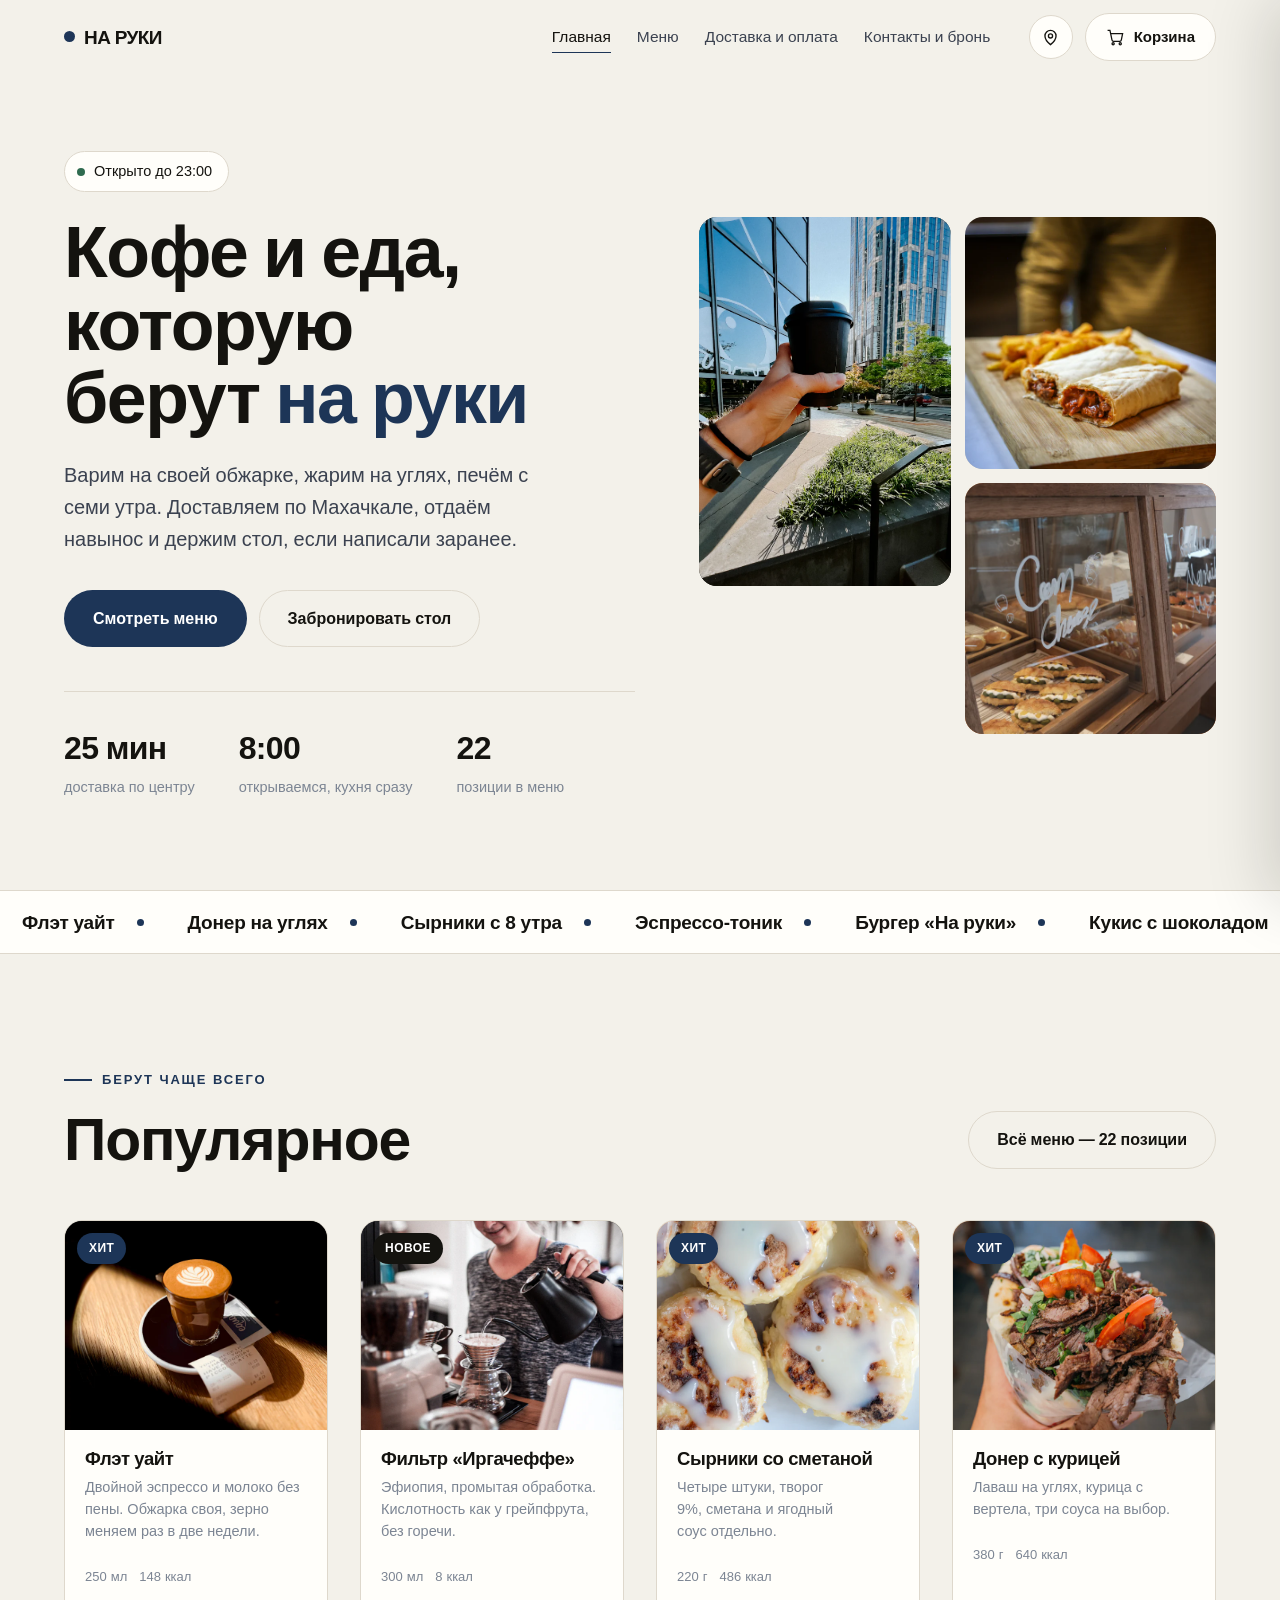
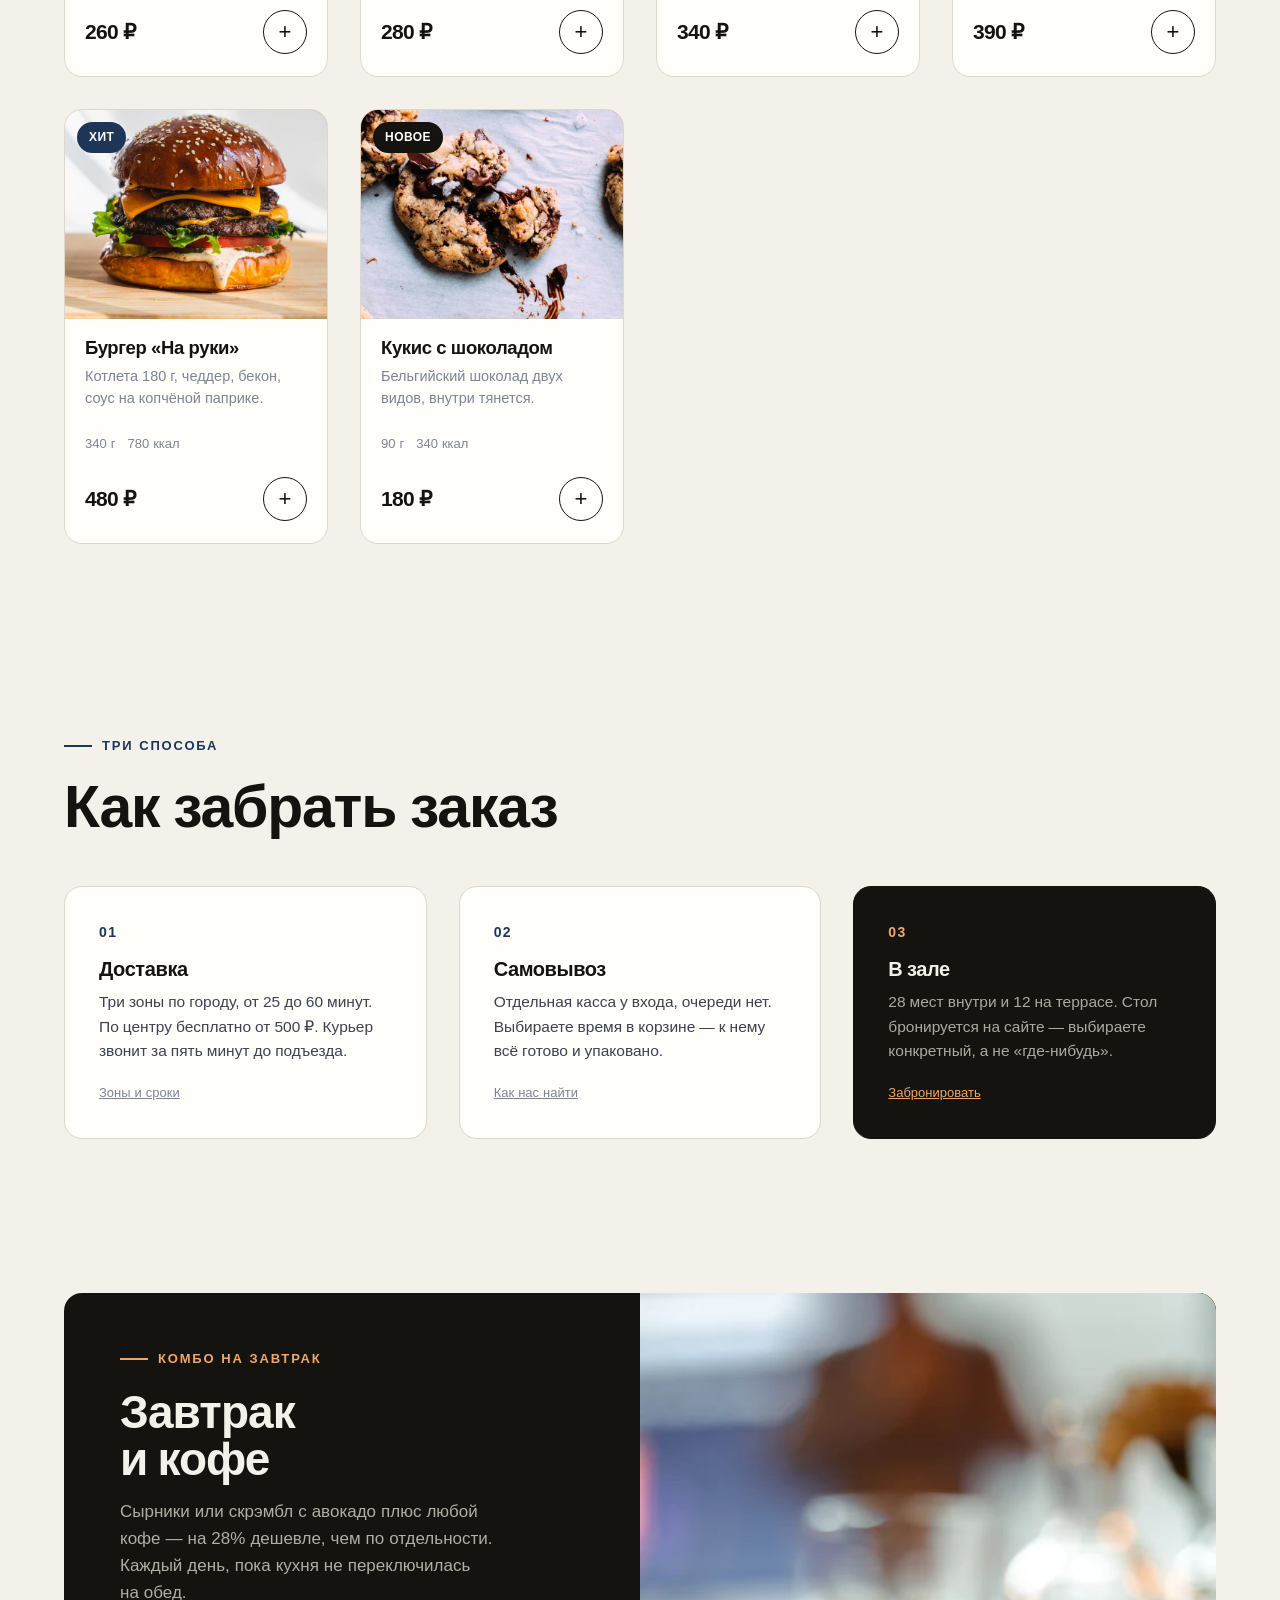
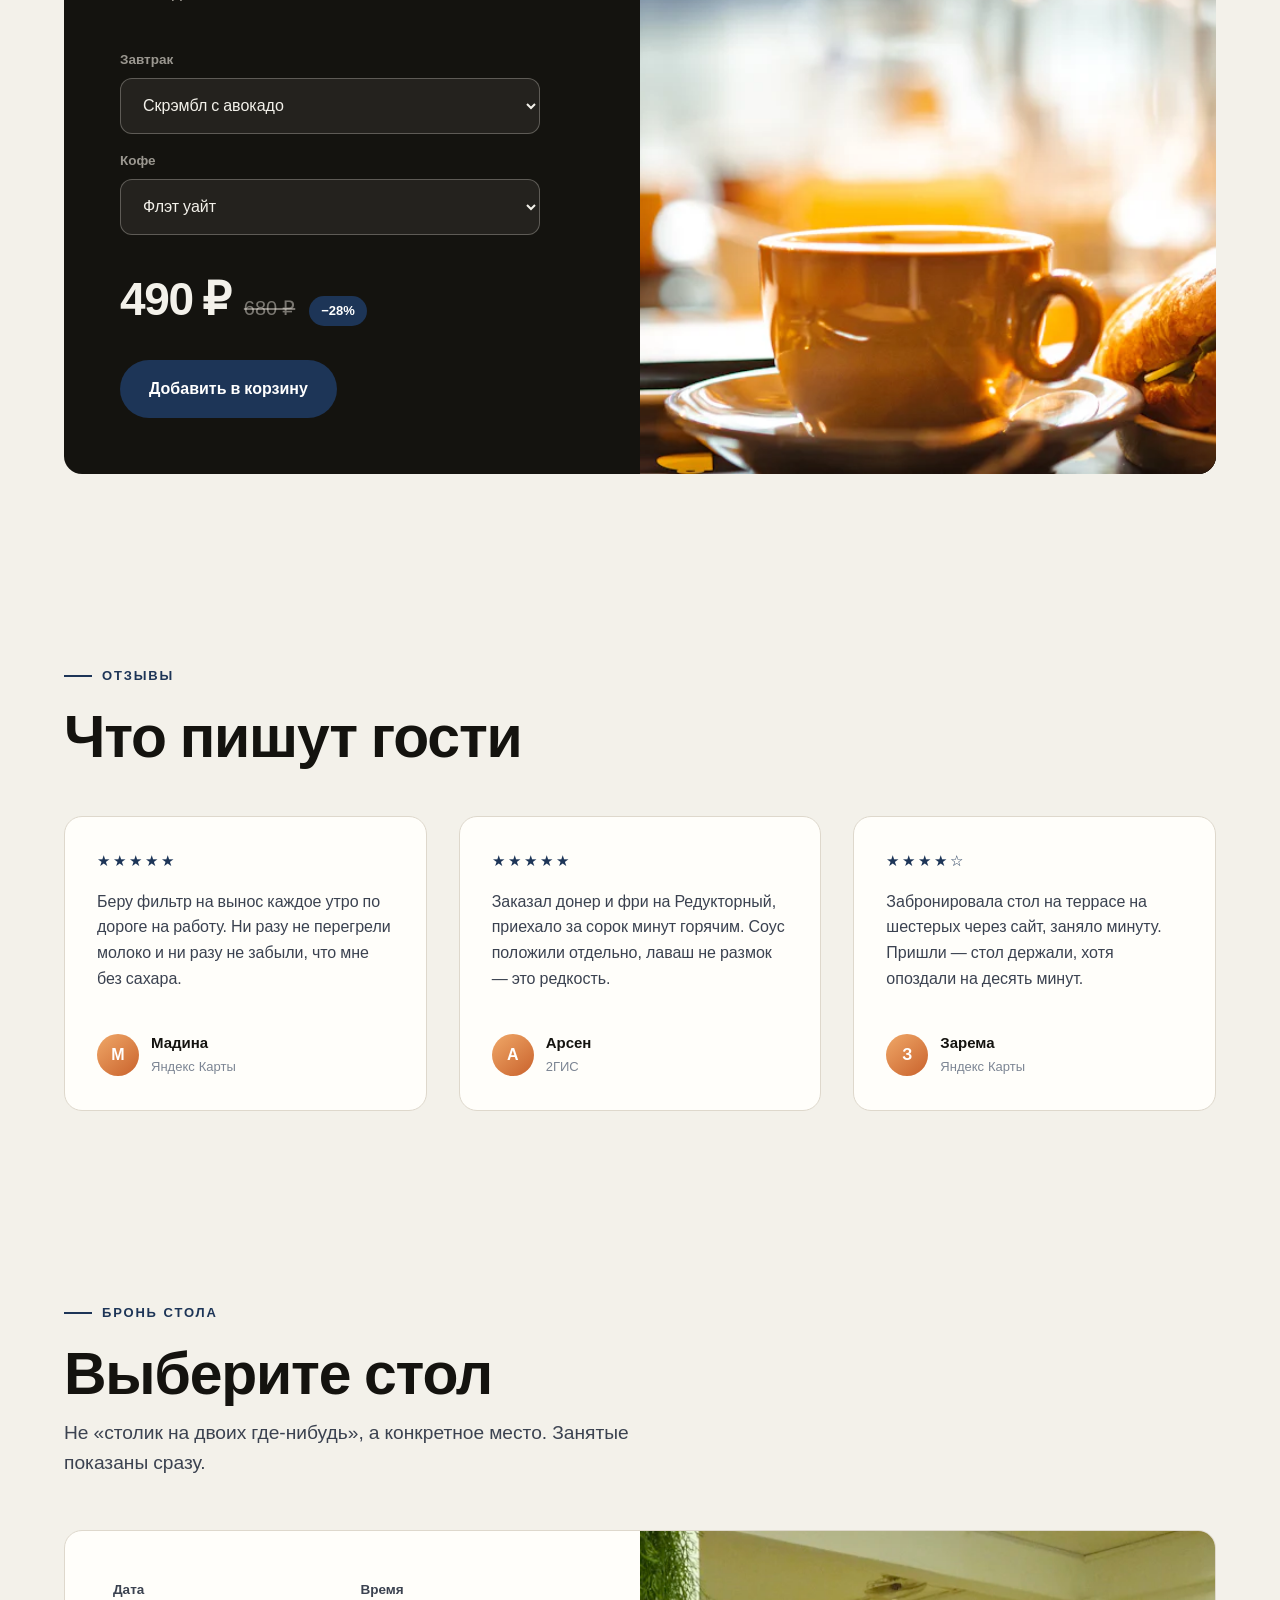
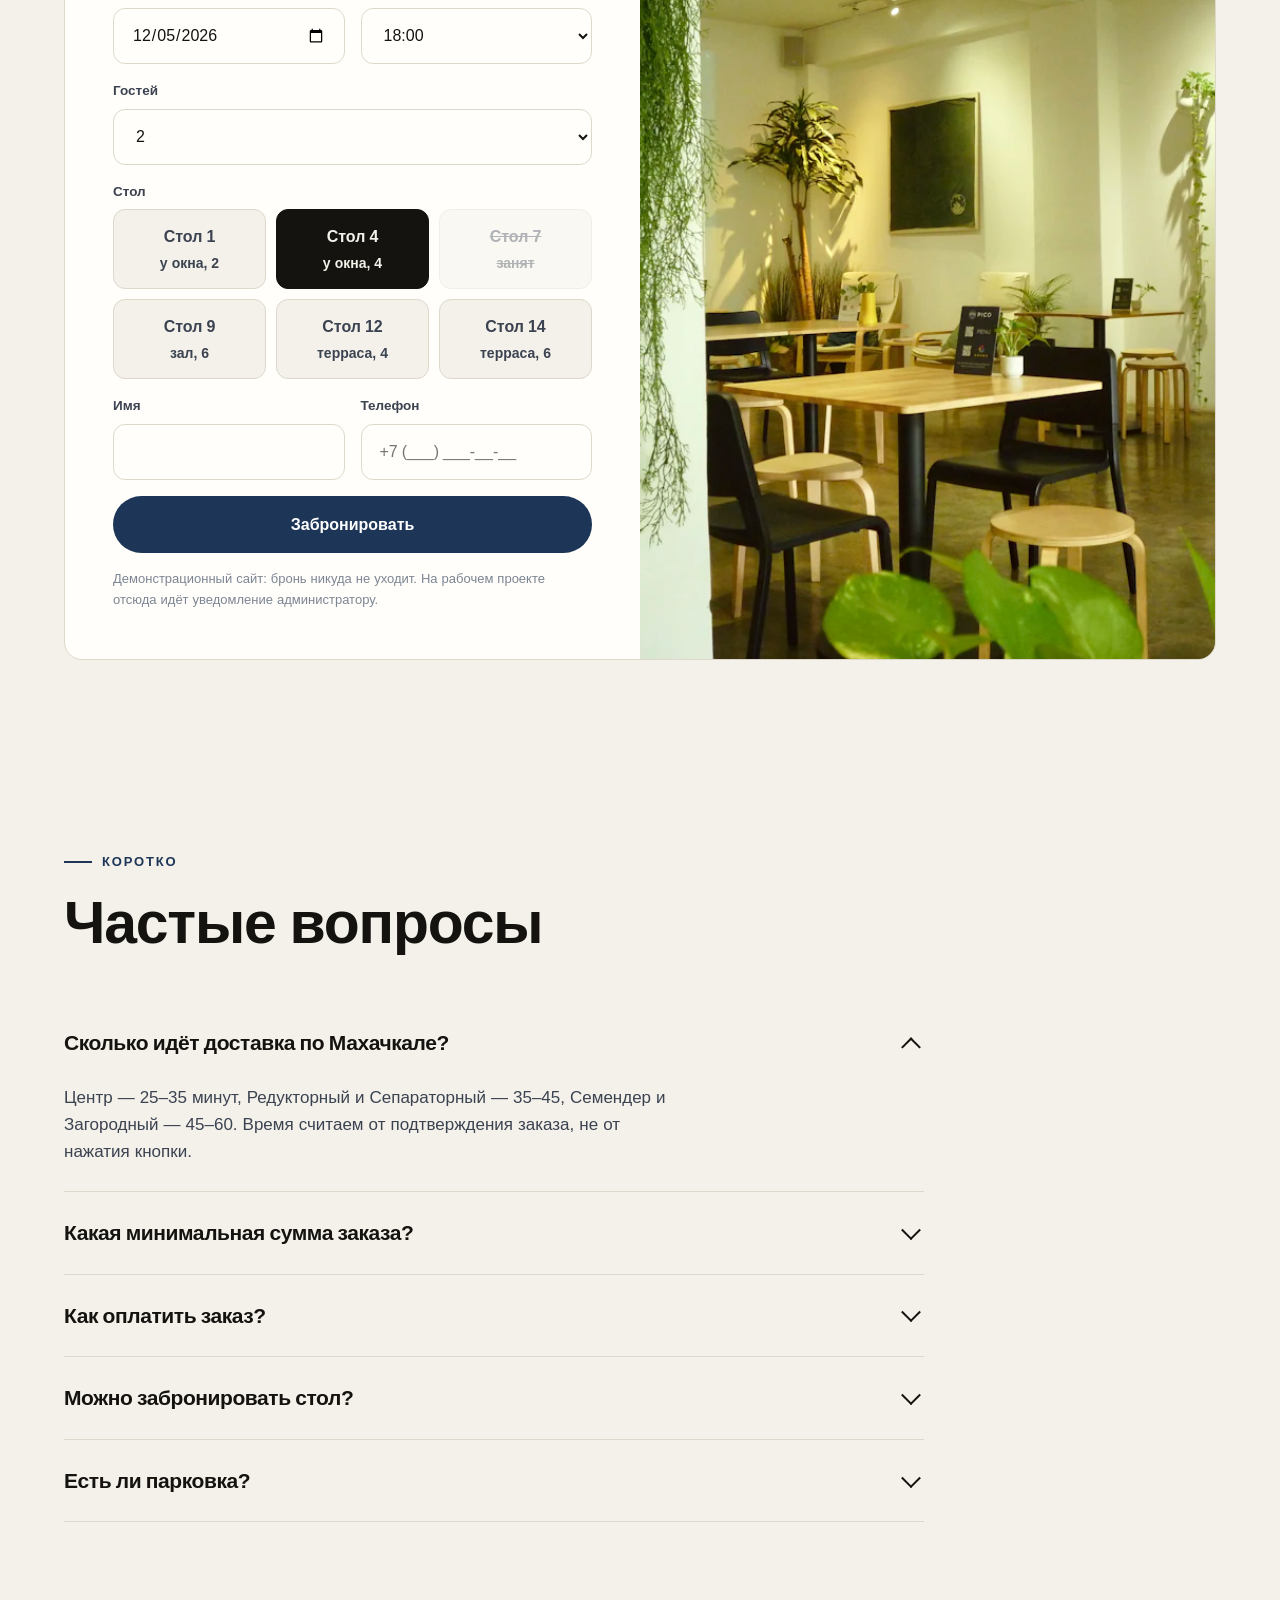
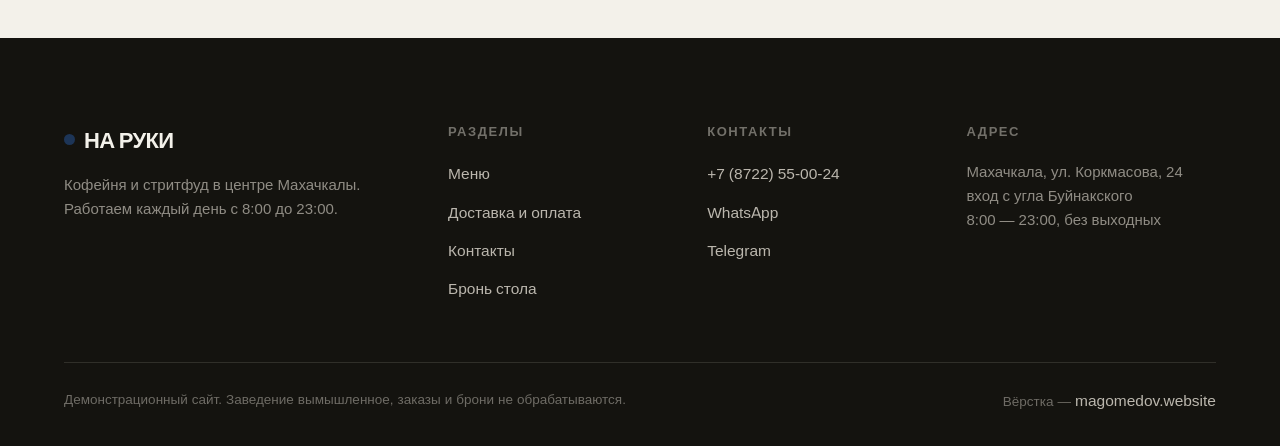
==== commit ffb24a82: "Шрифты со своего домена, картинки первого экрана без lazy Первая отрисовка на живом сайте наступала " ====
--- a/index.html
+++ b/index.html
@@ -18,9 +18,8 @@
 <meta name="twitter:card" content="summary_large_image">
 
 <link rel="icon" href="favicon.svg" type="image/svg+xml">
-<link rel="preconnect" href="https://fonts.googleapis.com">
-<link rel="preconnect" href="https://fonts.gstatic.com" crossorigin>
-<link rel="stylesheet" href="https://fonts.googleapis.com/css2?family=Unbounded:wght@600;700;800&family=Onest:wght@400;500;600;700&display=swap">
+<link rel="preload" href="assets/fonts/onest-cyrillic.woff2" as="font" type="font/woff2" crossorigin>
+<link rel="preload" href="assets/fonts/unbounded-cyrillic.woff2" as="font" type="font/woff2" crossorigin>
 <link rel="stylesheet" href="css/style.css">
 <noscript><style>.rise{opacity:1;transform:none}</style></noscript>
 
@@ -119,8 +118,8 @@
       </div>
       <div class="hero__art">
         <div class="ph ph--dark"><img src="assets/img/hero-cup.webp" alt="Кофе навынос в руке на улице" width="640" height="925" fetchpriority="high" decoding="async"></div>
-        <div class="ph ph--sq"><img src="assets/img/hero-doner.webp" alt="Донер с картофелем фри" width="560" height="560" loading="lazy" decoding="async"></div>
-        <div class="ph ph--sq ph--warm"><img src="assets/img/hero-bakery.webp" alt="Витрина с выпечкой" width="560" height="560" loading="lazy" decoding="async"></div>
+        <div class="ph ph--sq"><img src="assets/img/hero-doner.webp" alt="Донер с картофелем фри" width="560" height="560" decoding="async"></div>
+        <div class="ph ph--sq ph--warm"><img src="assets/img/hero-bakery.webp" alt="Витрина с выпечкой" width="560" height="560" decoding="async"></div>
       </div>
     </div>
   </section>
--- a/css/style.css
+++ b/css/style.css
@@ -1,3 +1,25 @@
+/* Шрифты лежат рядом, не на серверах Google: два лишних соединения на первой загрузке
+   стоили дороже самих файлов. Файлы — вариативные, один на все начертания семейства.
+   Обновить: скачать заново по css2?family=Unbounded:wght@600;700;800&family=Onest:wght@400;500;600;700 */
+@font-face { font-family: Onest; font-style: normal; font-weight: 100 900; font-display: swap;
+  src: url(../assets/fonts/onest-cyrillic.woff2) format('woff2');
+  unicode-range: U+0301, U+0400-045F, U+0490-0491, U+04B0-04B1, U+2116; }
+@font-face { font-family: Onest; font-style: normal; font-weight: 100 900; font-display: swap;
+  src: url(../assets/fonts/onest-latin.woff2) format('woff2');
+  unicode-range: U+0000-00FF, U+0131, U+0152-0153, U+02BB-02BC, U+02C6, U+02DA, U+02DC, U+0304, U+0308, U+0329, U+2000-206F, U+20AC, U+2122, U+2191, U+2193, U+2212, U+2215, U+FEFF, U+FFFD; }
+@font-face { font-family: Onest; font-style: normal; font-weight: 100 900; font-display: swap;
+  src: url(../assets/fonts/onest-latin-ext.woff2) format('woff2');
+  unicode-range: U+0100-02BA, U+02BD-02C5, U+02C7-02CC, U+02CE-02D7, U+02DD-02FF, U+1D00-1DBF, U+1E00-1E9F, U+1EF2-1EFF, U+2020, U+20A0-20AB, U+20AD-20C0, U+2113, U+2C60-2C7F, U+A720-A7FF; }
+@font-face { font-family: Unbounded; font-style: normal; font-weight: 100 900; font-display: swap;
+  src: url(../assets/fonts/unbounded-cyrillic.woff2) format('woff2');
+  unicode-range: U+0301, U+0400-045F, U+0490-0491, U+04B0-04B1, U+2116; }
+@font-face { font-family: Unbounded; font-style: normal; font-weight: 100 900; font-display: swap;
+  src: url(../assets/fonts/unbounded-latin.woff2) format('woff2');
+  unicode-range: U+0000-00FF, U+0131, U+0152-0153, U+02BB-02BC, U+02C6, U+02DA, U+02DC, U+0304, U+0308, U+0329, U+2000-206F, U+20AC, U+2122, U+2191, U+2193, U+2212, U+2215, U+FEFF, U+FFFD; }
+@font-face { font-family: Unbounded; font-style: normal; font-weight: 100 900; font-display: swap;
+  src: url(../assets/fonts/unbounded-latin-ext.woff2) format('woff2');
+  unicode-range: U+0100-02BA, U+02BD-02C5, U+02C7-02CC, U+02CE-02D7, U+02DD-02FF, U+1D00-1DBF, U+1E00-1E9F, U+1EF2-1EFF, U+2020, U+20A0-20AB, U+20AD-20C0, U+2113, U+2C60-2C7F, U+A720-A7FF; }
+
 /* НА РУКИ — кофе и стритфуд. Демо-сайт */
 
 :root {
@@ -277,8 +299,13 @@
 .combo .field label { color: rgba(245, 240, 230, .6); }
 .combo .field select { background: rgba(245, 240, 230, .07); border-color: rgba(245, 240, 230, .28); color: var(--cream); }
 .combo .field select option { color: var(--ink); background: var(--card); }   /* выпадающий список остаётся светлым */
-.combo .field select:disabled { opacity: .45; }
 .combo .note { color: rgba(245, 240, 230, .55); margin-top: 14px; }
+/* вне часов акции — как занятый стол в брони: чуть темнее и цена зачёркнута */
+.combo.is-closed .combo__pick,
+.combo.is-closed .combo__price,
+.combo.is-closed .btn { opacity: .5; }
+.combo.is-closed .combo__now { text-decoration: line-through; }
+.combo.is-closed .combo__old { text-decoration: none; }
 .combo .btn--ghost { --fg: var(--cream); border-color: rgba(245, 240, 230, .3); }
 .combo .btn--ghost:hover { --bg: var(--cream); --fg: var(--ink); }
 
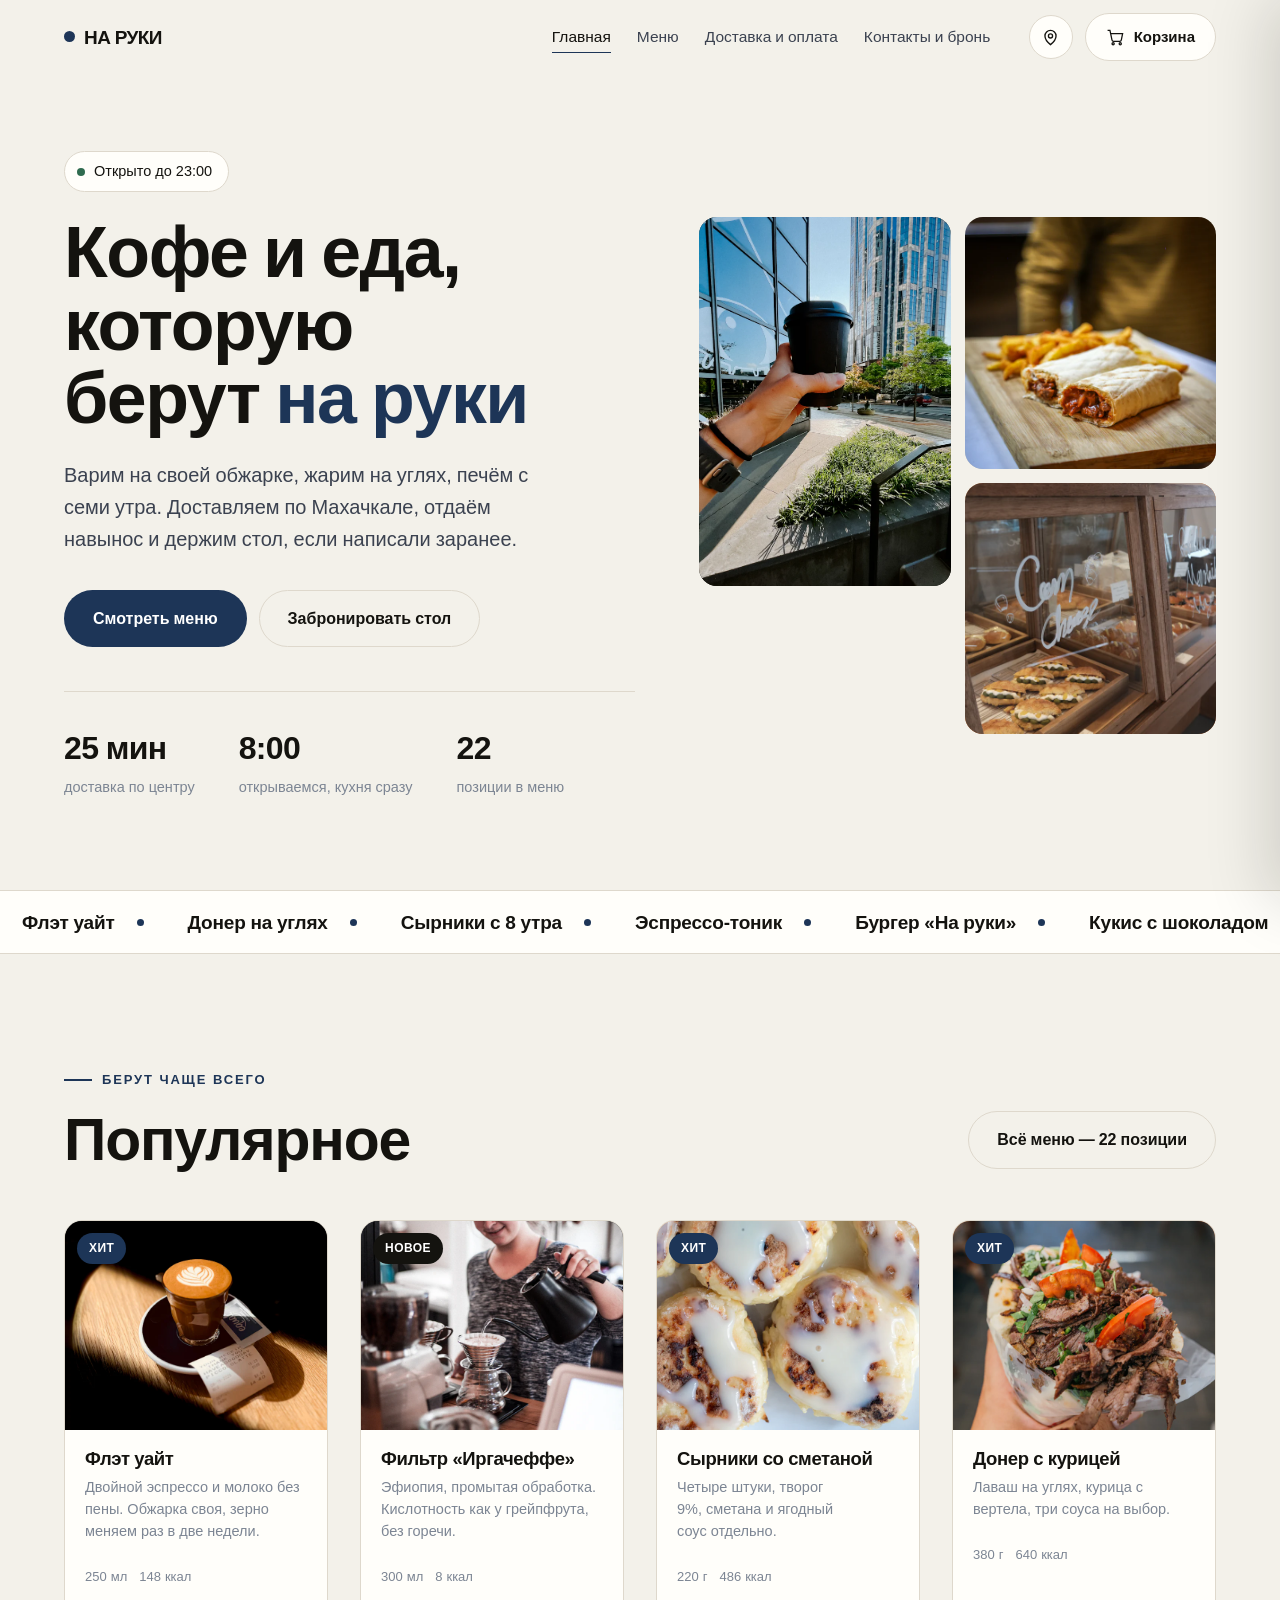
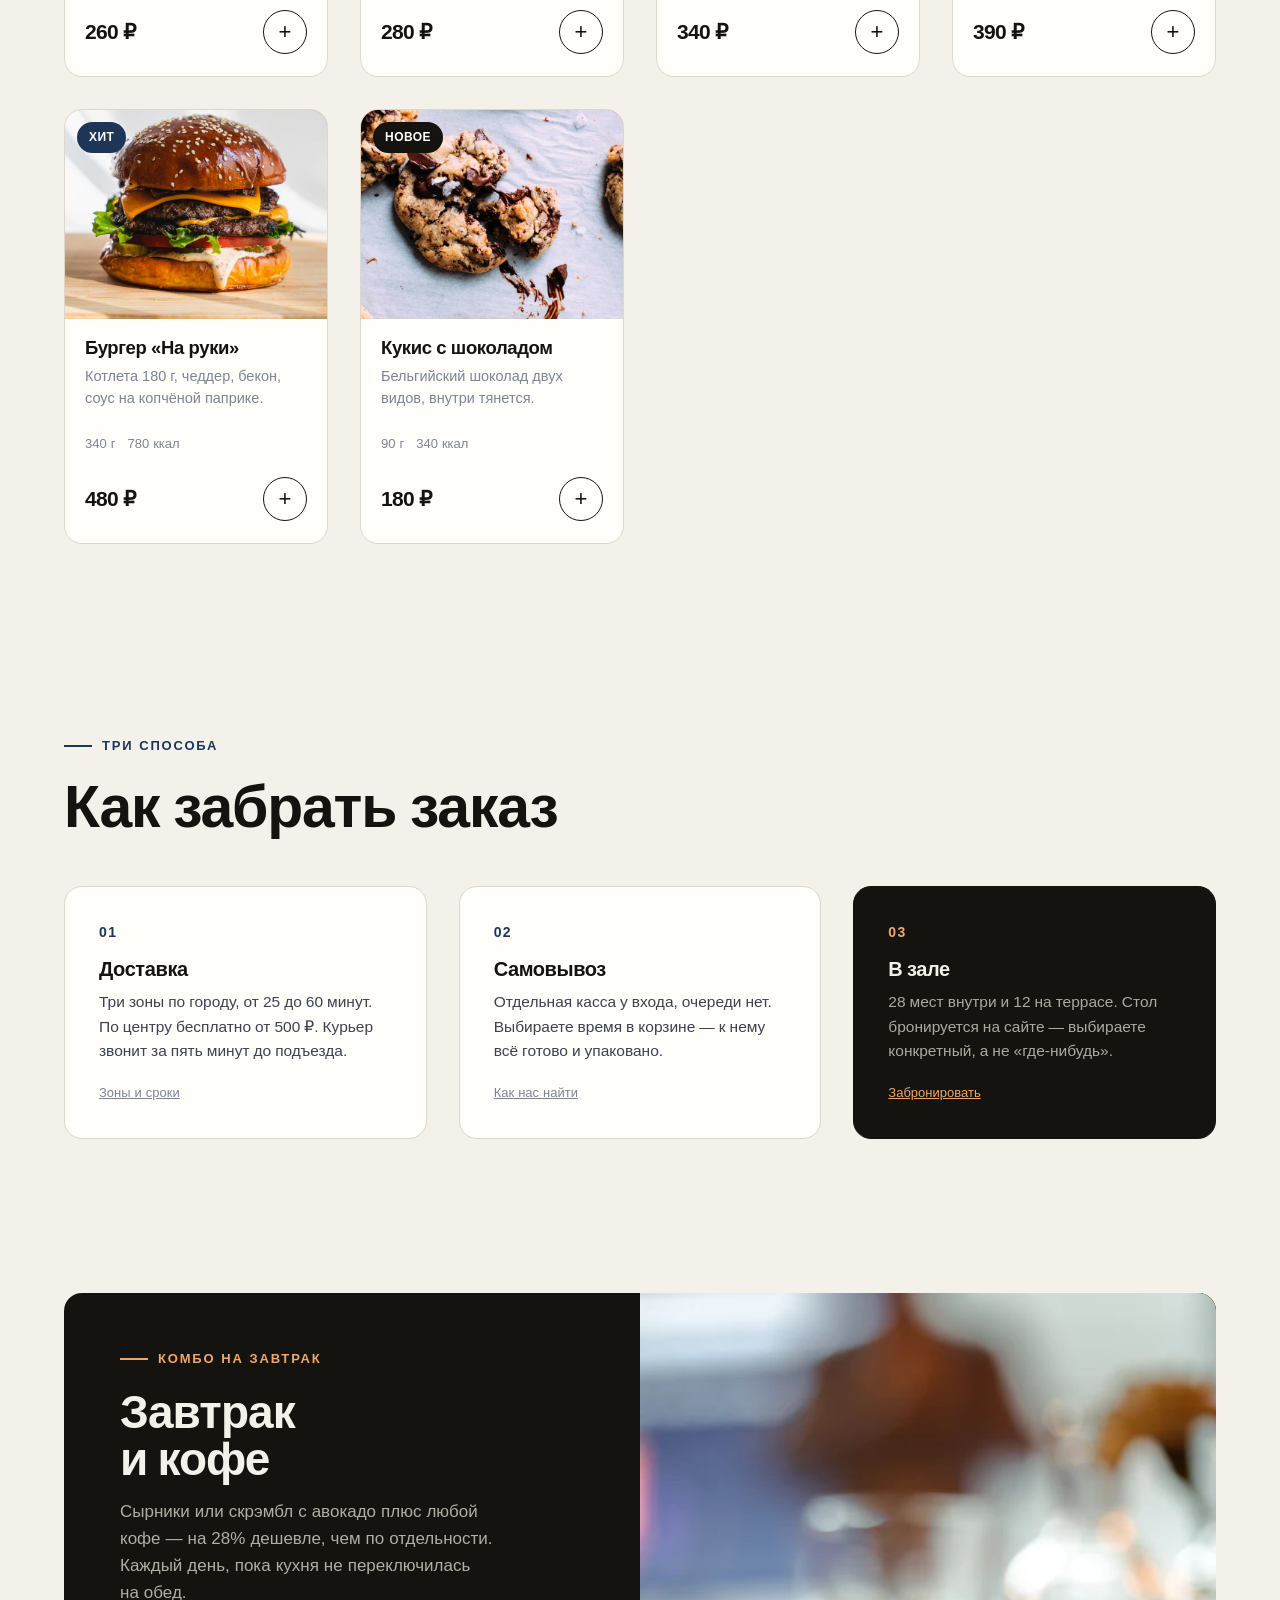
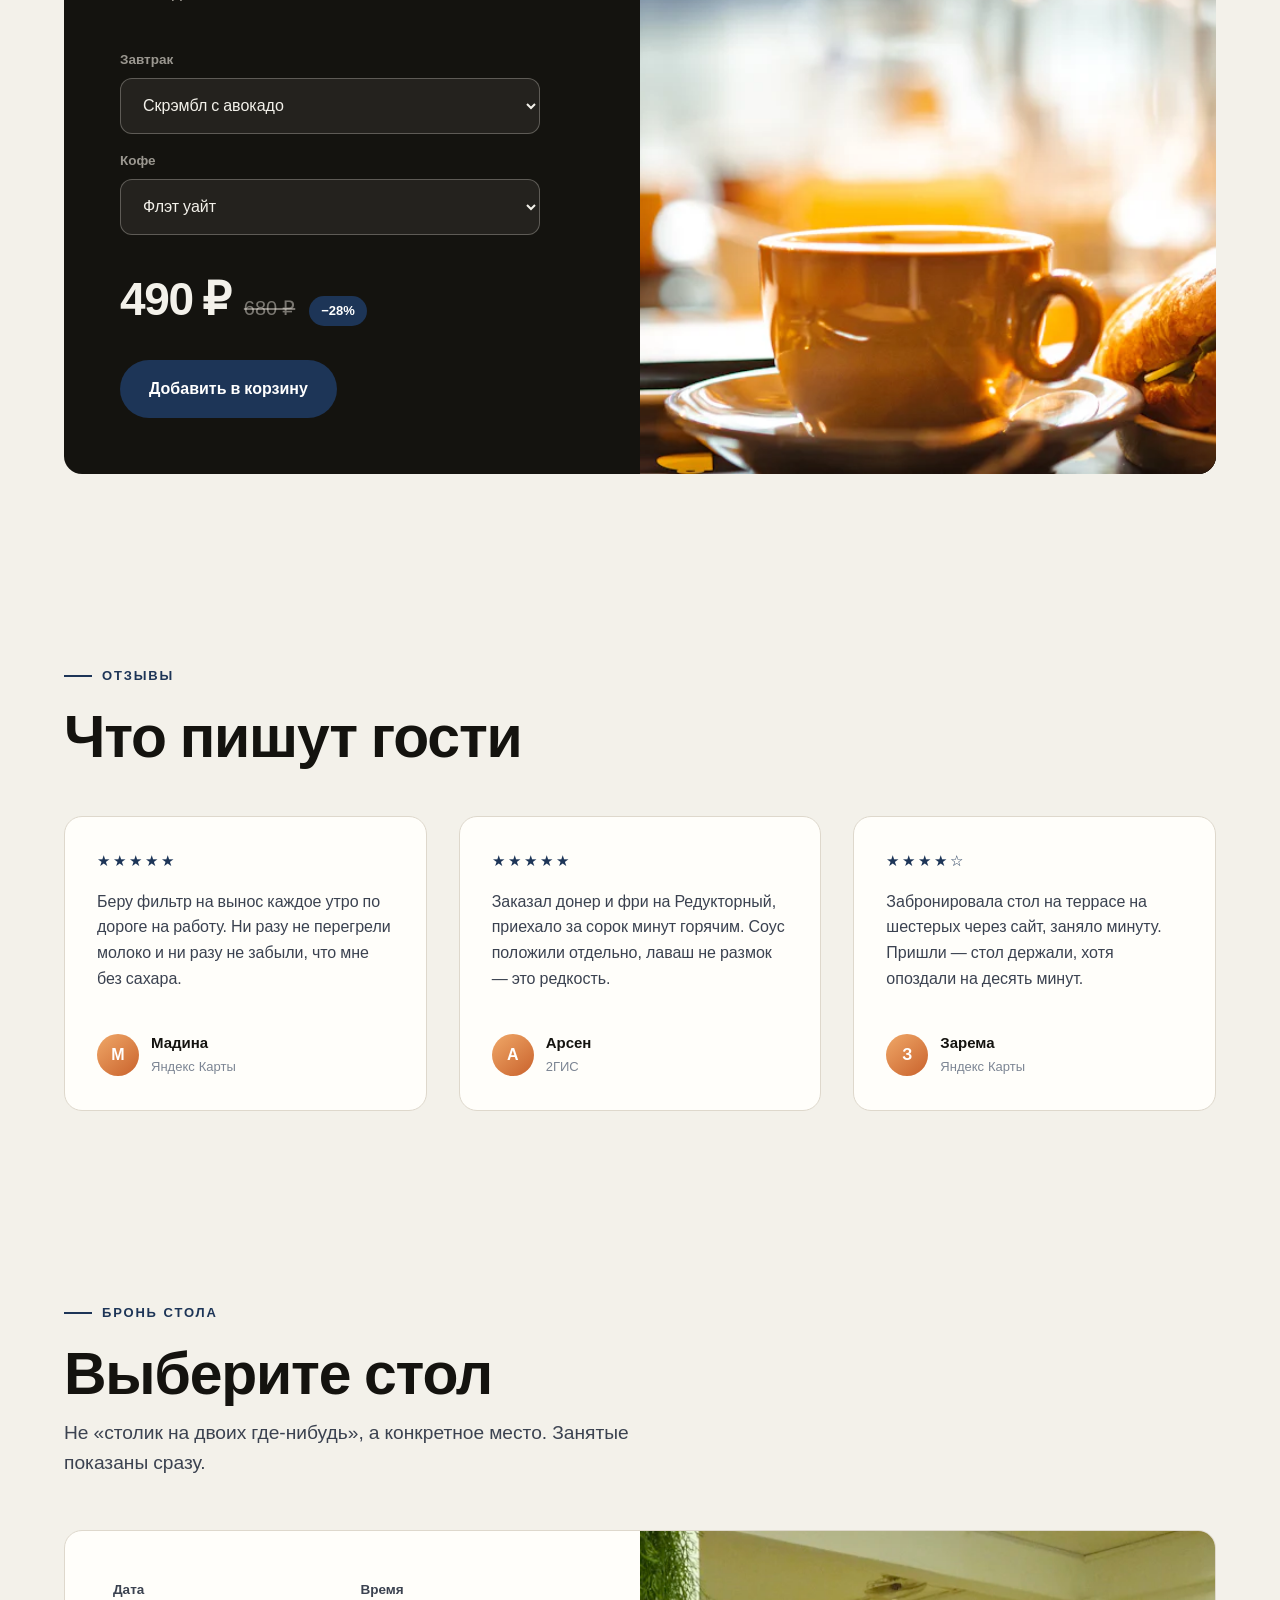
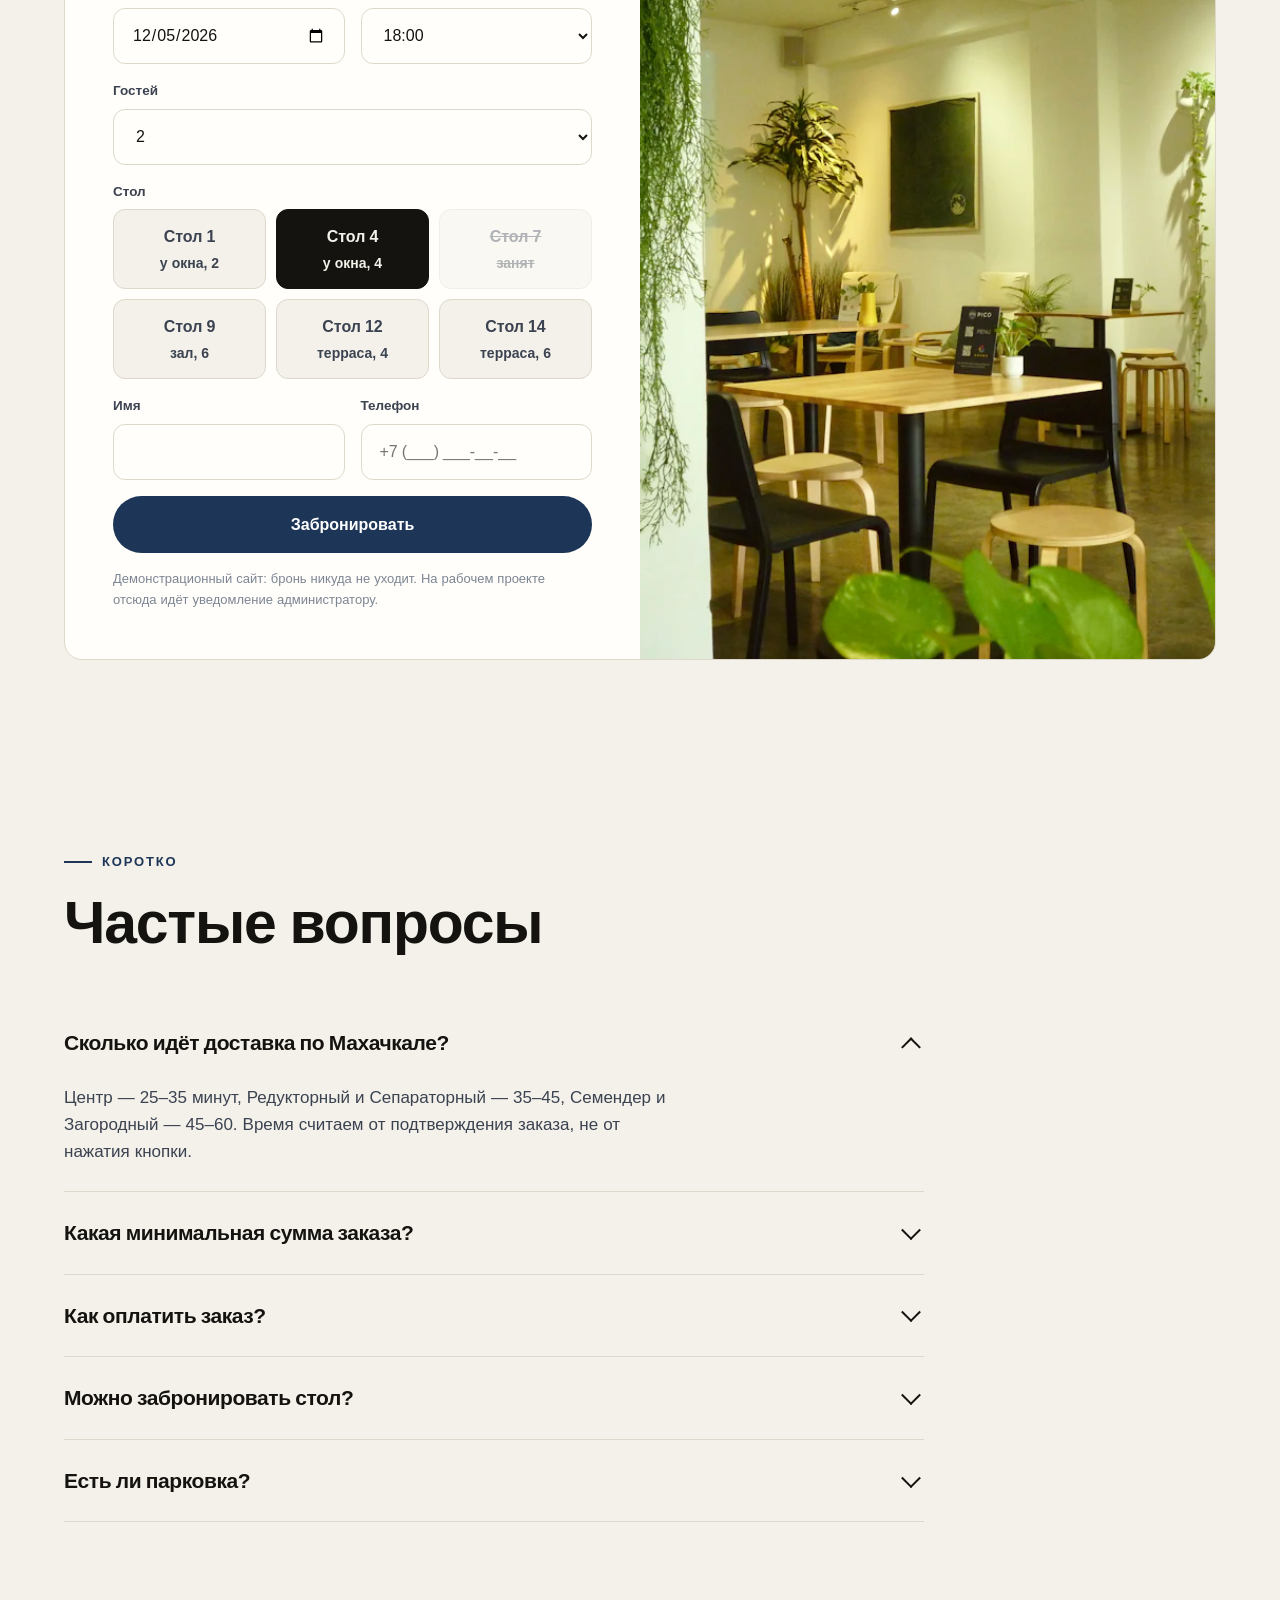
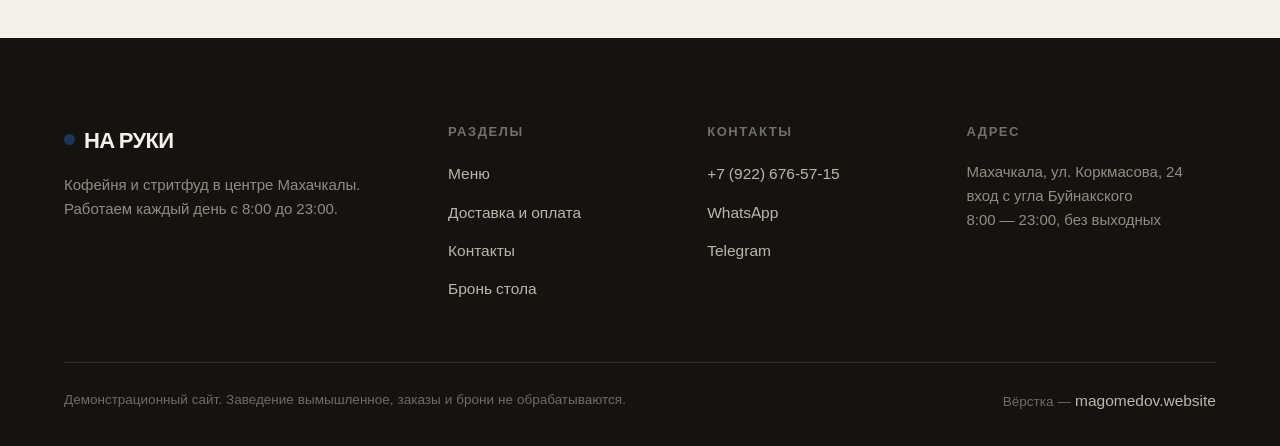
==== commit c6465ee8: "Настоящий телефон вместо выдуманного +7 (922) 676-57-15 — номер Магомеда, тот же, что на magomedov.w" ====
--- a/index.html
+++ b/index.html
@@ -31,7 +31,7 @@
   "name": "НА РУКИ",
   "description": "Кофейня и стритфуд в центре Махачкалы. Доставка, самовывоз, бронь стола.",
   "url": "https://magomedov.website/naruki/",
-  "telephone": "+78722550024",
+  "telephone": "+79226765715",
   "priceRange": "₽₽",
   "servesCuisine": ["Кофе", "Стритфуд", "Завтраки"],
   "image": "https://magomedov.website/naruki/og.jpg",
@@ -301,8 +301,8 @@
       <div>
         <h4>Контакты</h4>
         <ul>
-          <li><a href="tel:+78722550024">+7 (8722) 55-00-24</a></li>
-          <li><a href="https://wa.me/78722550024" rel="nofollow noopener" target="_blank">WhatsApp</a></li>
+          <li><a href="tel:+79226765715">+7 (922) 676-57-15</a></li>
+          <li><a href="https://wa.me/79226765715" rel="nofollow noopener" target="_blank">WhatsApp</a></li>
           <li><a href="https://t.me/naruki" rel="nofollow noopener" target="_blank">Telegram</a></li>
         </ul>
       </div>
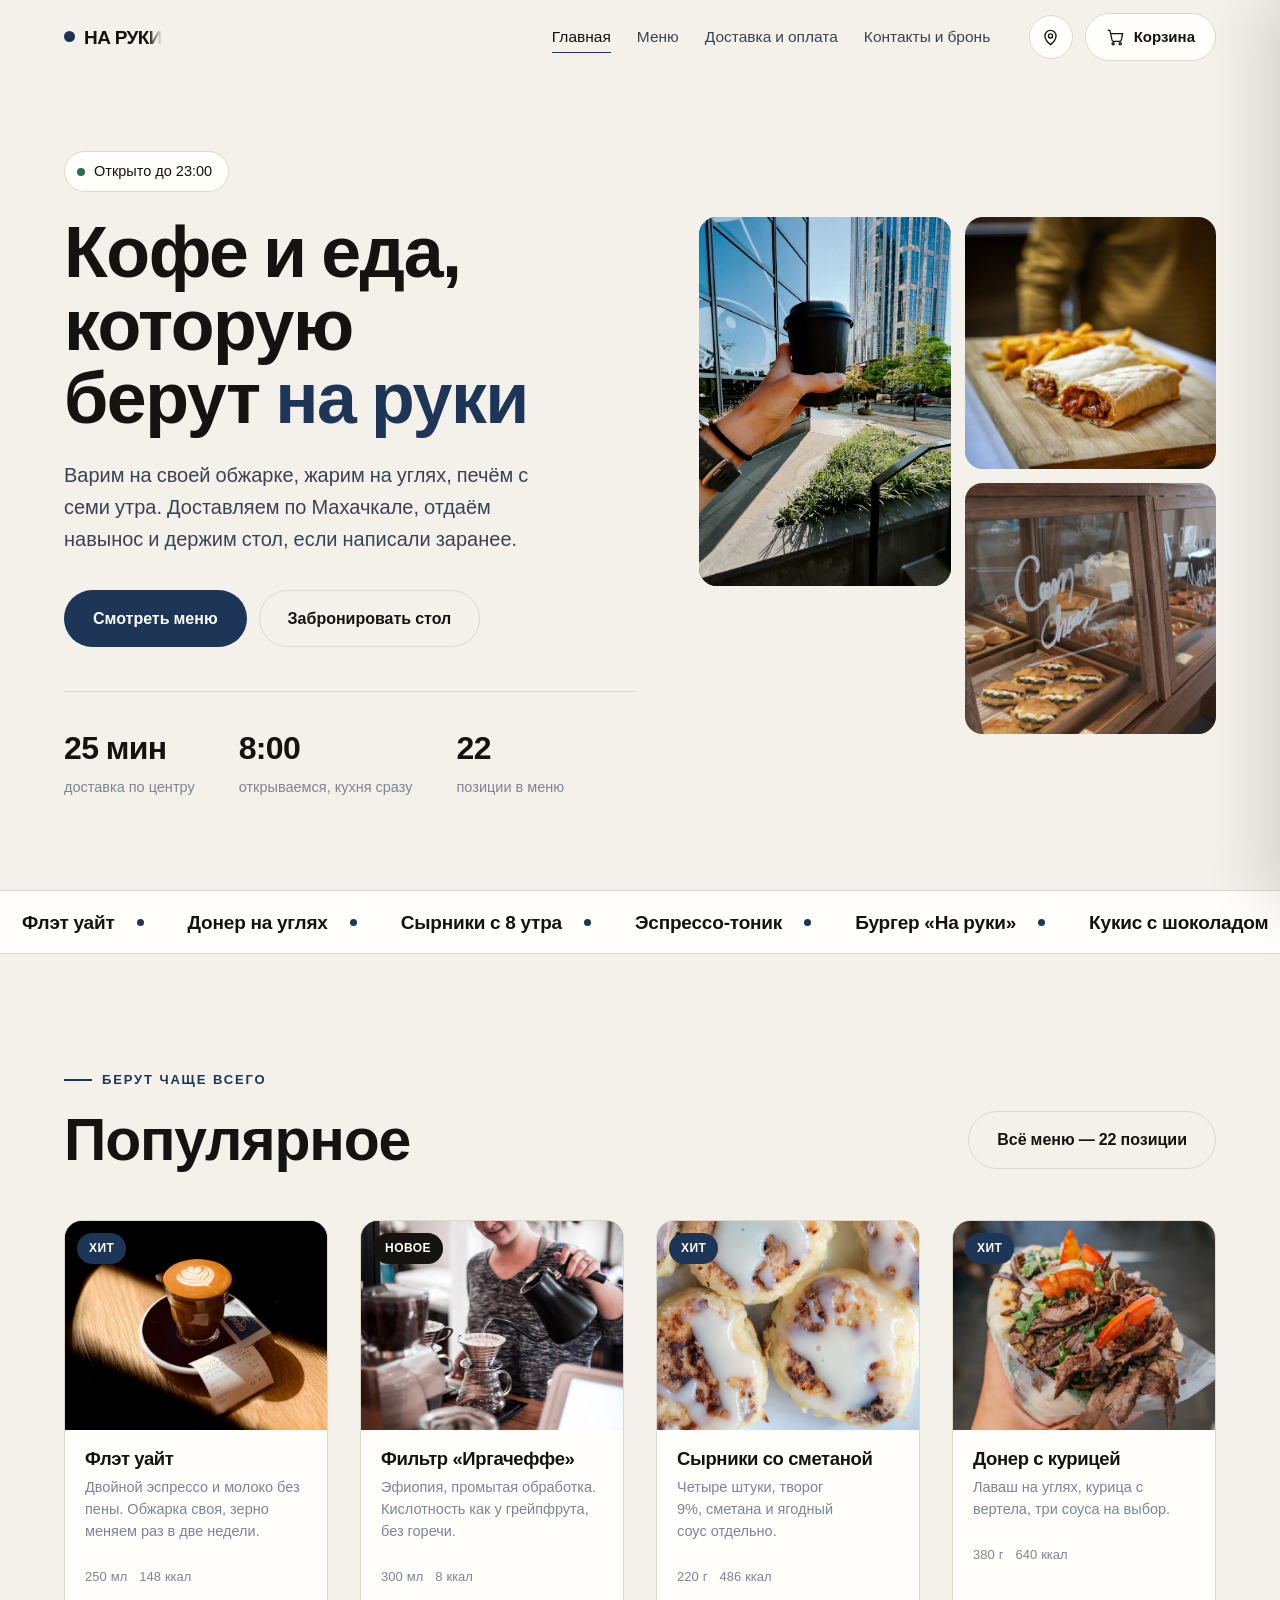
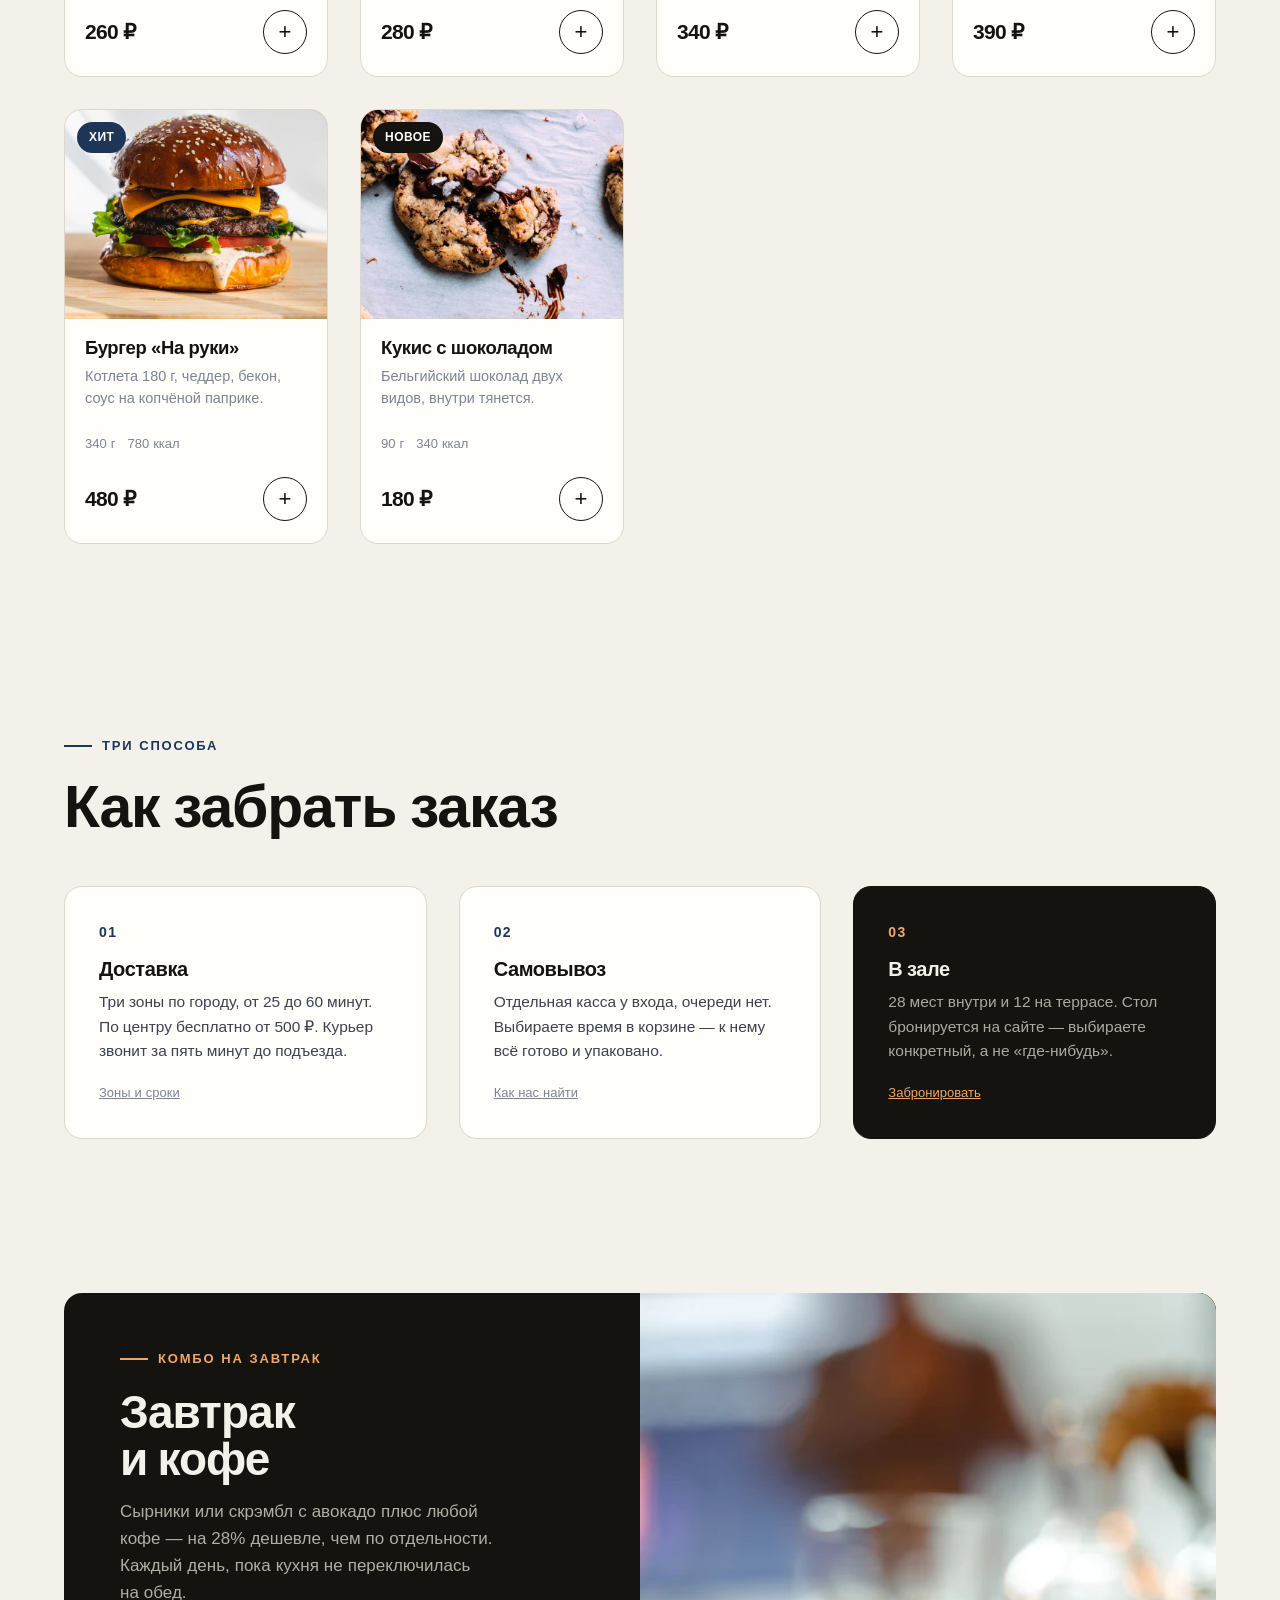
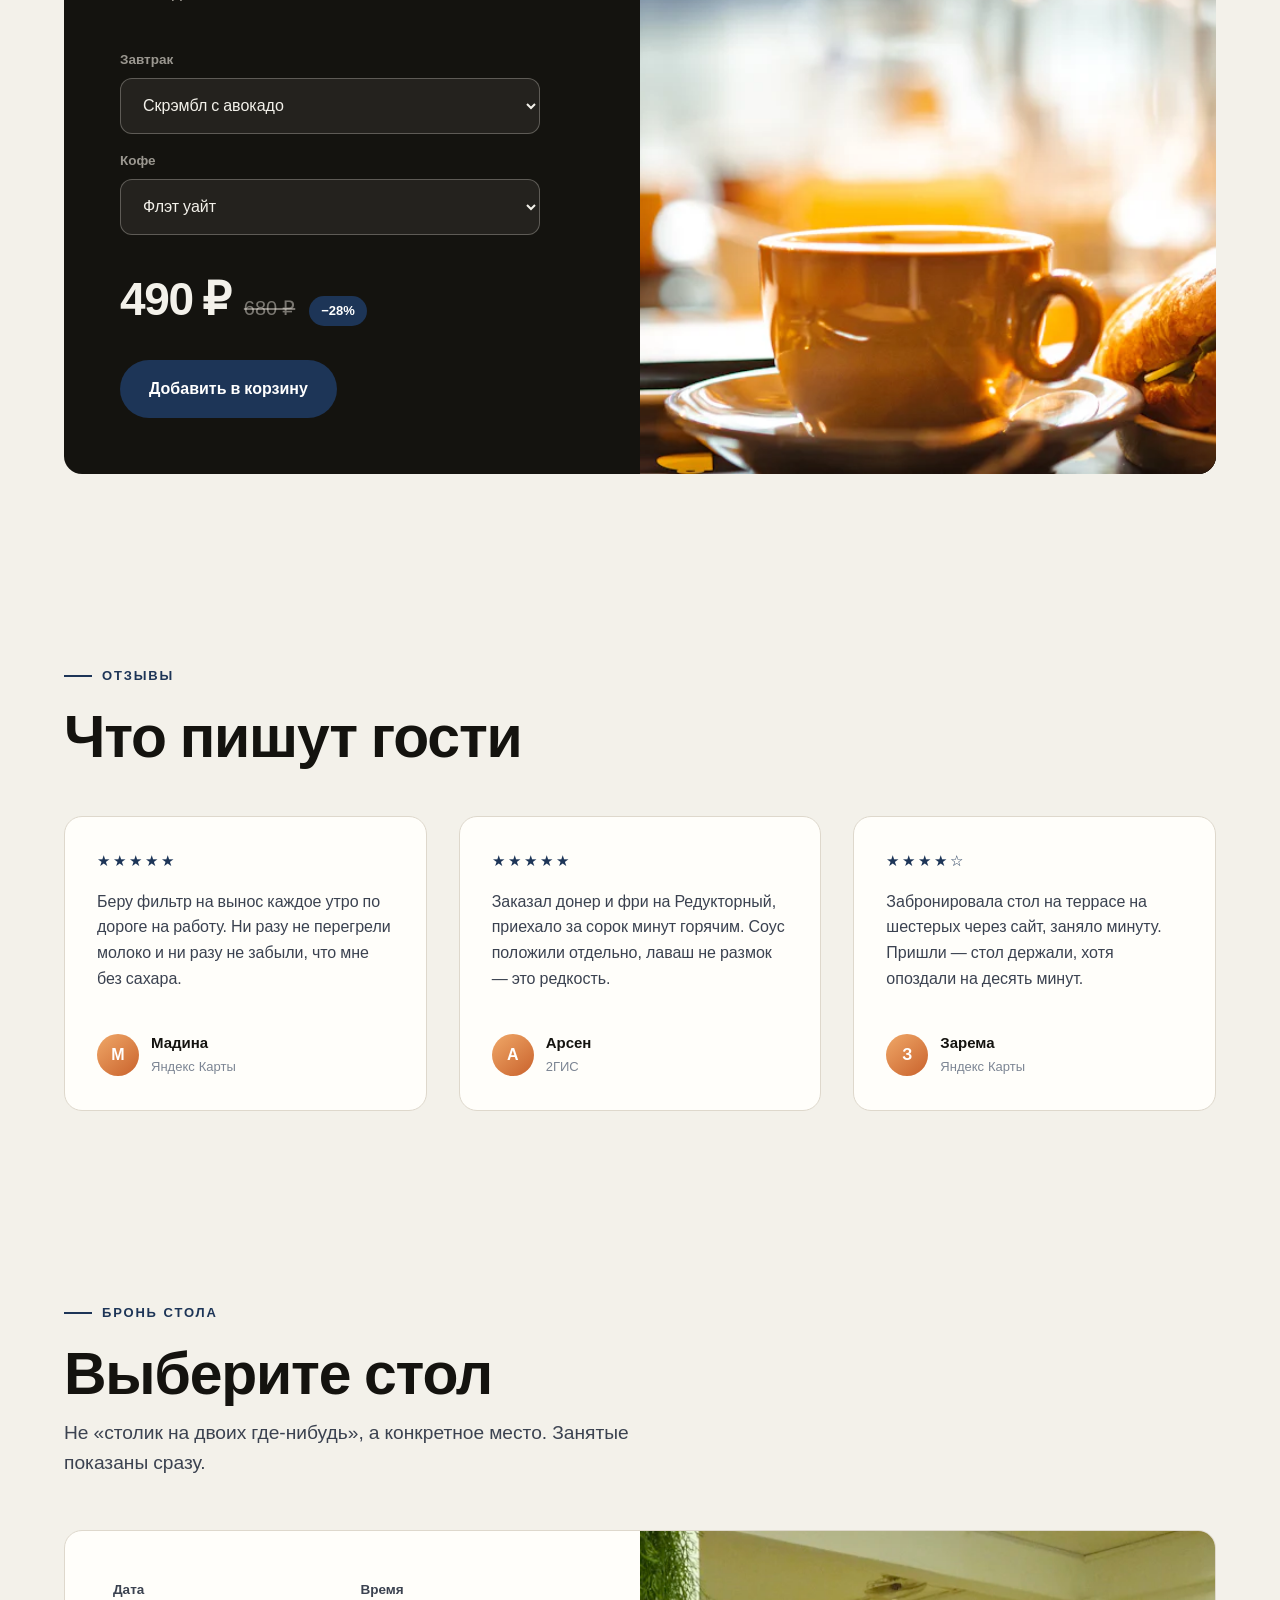
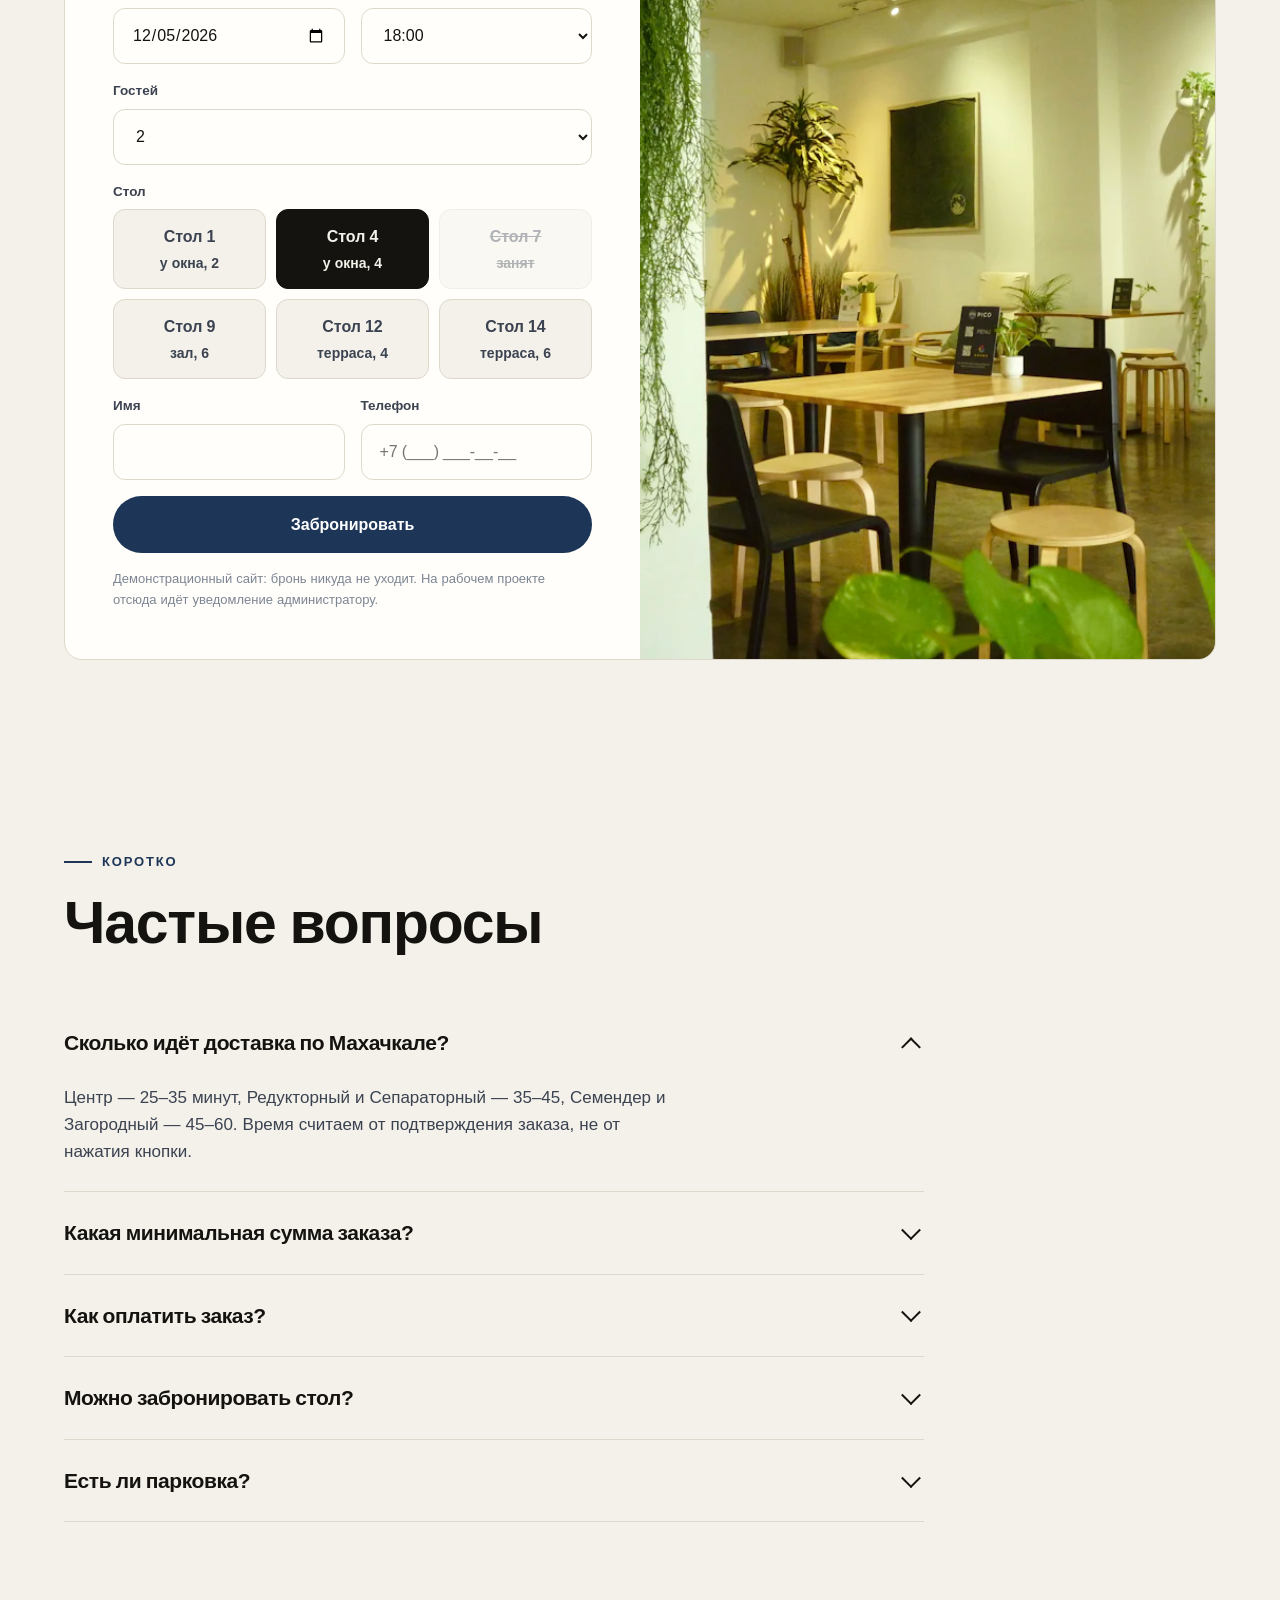
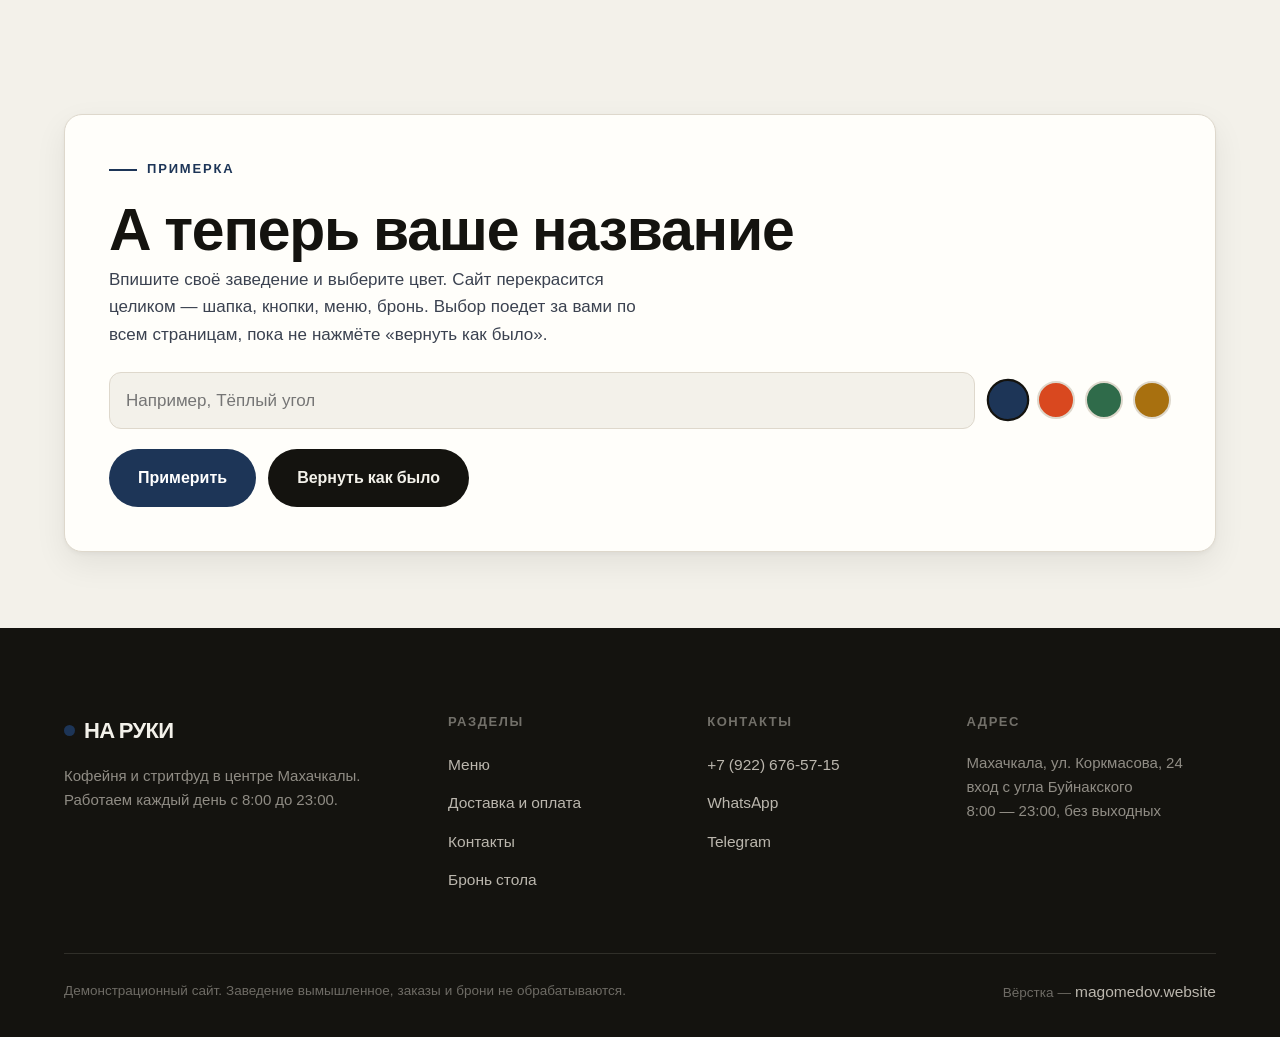
==== commit ab0d9595: "Примерка на своё заведение и подключение Метрики Внизу главной новый блок: посетитель вписывает назв" ====
--- a/index.html
+++ b/index.html
@@ -280,6 +280,26 @@
     </div>
   </section>
 
+  <section class="section section--tight" id="tryon">
+    <div class="wrap">
+      <div class="tryon">
+        <span class="eyebrow">Примерка</span>
+        <h2 class="h-sec">А теперь ваше название</h2>
+        <p class="tryon__lead">Впишите своё заведение и выберите цвет. Сайт перекрасится целиком — шапка, кнопки, меню, бронь. Выбор поедет за вами по всем страницам, пока не нажмёте «вернуть как было».</p>
+        <div class="tryon__row">
+          <input id="tryon-name" type="text" maxlength="22" placeholder="Например, Тёплый угол" autocomplete="off" aria-label="Название вашего заведения">
+          <div class="tryon__colors" id="tryon-colors" role="group" aria-label="Цвет"></div>
+        </div>
+        <div class="tryon__btns">
+          <button class="btn btn--accent" id="tryon-go" type="button">Примерить</button>
+          <button class="btn" id="tryon-reset" type="button">Вернуть как было</button>
+          <button class="btn" id="tryon-share" type="button" hidden>Скопировать ссылку</button>
+        </div>
+        <p class="tryon__done" id="tryon-done" hidden></p>
+      </div>
+    </div>
+  </section>
+
 </main>
 
 <footer class="ftr">
@@ -302,8 +322,8 @@
         <h4>Контакты</h4>
         <ul>
           <li><a href="tel:+79226765715">+7 (922) 676-57-15</a></li>
-          <li><a href="https://wa.me/79226765715" rel="nofollow noopener" target="_blank">WhatsApp</a></li>
-          <li><a href="https://t.me/naruki" rel="nofollow noopener" target="_blank">Telegram</a></li>
+          <li><a href="https://wa.me/79226765715?text=%D0%A1%20%D1%81%D0%B0%D0%B9%D1%82%D0%B0%20%D0%9D%D0%90%20%D0%A0%D0%A3%D0%9A%D0%98.%20%D0%97%D0%B4%D1%80%D0%B0%D0%B2%D1%81%D1%82%D0%B2%D1%83%D0%B9%D1%82%D0%B5!%20%D0%98%D0%BD%D1%82%D0%B5%D1%80%D0%B5%D1%81%D1%83%D0%B5%D1%82%20%D1%82%D0%B0%D0%BA%D0%BE%D0%B9%20%D0%B6%D0%B5%20%D0%B4%D0%BB%D1%8F%20%D0%BC%D0%BE%D0%B5%D0%B3%D0%BE%20%D0%B7%D0%B0%D0%B2%D0%B5%D0%B4%D0%B5%D0%BD%D0%B8%D1%8F." rel="nofollow noopener" target="_blank">WhatsApp</a></li>
+          <li><a href="https://t.me/magadev_leads_bot?start=naruki" rel="nofollow noopener" target="_blank">Telegram</a></li>
         </ul>
       </div>
       <div>
@@ -337,5 +357,6 @@
 <script src="js/analytics.js" defer></script>
 <script src="js/menu-data.js"></script>
 <script src="js/main.js" defer></script>
+<script src="js/tryon.js" defer></script>
 </body>
 </html>
--- a/css/style.css
+++ b/css/style.css
@@ -57,7 +57,12 @@
 *, *::before, *::after { box-sizing: border-box; }
 [hidden] { display: none !important; }   /* иначе display:flex у .dish перебивает атрибут */
 
-html { scroll-behavior: smooth; }
+html {
+  scroll-behavior: smooth;
+  overflow-x: clip;                /* страницу нельзя утянуть вбок: clip не создаёт контейнер прокрутки, sticky живёт */
+  overscroll-behavior-x: none;     /* и не отскакивает резинкой при свайпе */
+  touch-action: manipulation;      /* двойной тап не зумит — ни на главной, ни в корзине, ни в диалогах */
+}
 
 body {
   margin: 0;
@@ -65,7 +70,6 @@
   color: var(--ink);
   font: 400 17px/1.6 Onest, -apple-system, "Segoe UI", Roboto, sans-serif;
   -webkit-font-smoothing: antialiased;
-  overflow-x: hidden;
 }
 
 h1, h2, h3 {
@@ -135,7 +139,7 @@
 .logo__dot { width: 11px; height: 11px; border-radius: 50%; background: var(--accent); flex: none; }
 
 .nav { display: flex; gap: 26px; margin-left: auto; }
-.nav a { font-size: 15.5px; font-weight: 500; position: relative; padding: 4px 0; color: var(--ink-2); transition: color var(--mid) var(--ease); }
+.nav a { font-size: 15.5px; font-weight: 500; position: relative; padding: 4px 0; color: var(--ink-2); white-space: nowrap; transition: color var(--mid) var(--ease); }
 .nav a::after {
   content: ""; position: absolute; left: 0; right: 0; bottom: 0; height: 1.5px;
   background: var(--accent); transform: scaleX(0); transform-origin: left;
@@ -388,6 +392,8 @@
   transition: background var(--mid) var(--ease), color var(--mid) var(--ease), border-color var(--mid) var(--ease);
 }
 .chip input:checked ~ span { background: var(--ink); color: var(--cream); border-color: var(--ink); }
+.chip__off { color: var(--accent); font-weight: 700; }   /* скидка видна на самом выборе, а не только в итогах */
+.chip input:checked ~ span .chip__off { color: var(--accent-soft); }
 .chip input:focus-visible ~ span { box-shadow: 0 0 0 3px rgba(20, 17, 13, .12); }
 
 .note { font-size: 13px; color: var(--ink-3); }
@@ -524,9 +530,7 @@
 @media (max-width: 1024px) {
   .ftr__grid { grid-template-columns: 1fr 1fr; }
   .find { grid-template-columns: 1fr; }
-}
-
-@media (max-width: 860px) {
+  /* на планшете четыре пункта в строку не помещались — тут уже бургер */
   .burger { display: block; }
   .nav {
     position: fixed; inset: 74px 0 auto; flex-direction: column; gap: 0;
@@ -538,7 +542,6 @@
   .nav.is-open { transform: none; visibility: visible; }
   .nav a { padding: 15px 0; border-bottom: 1px solid var(--line); font-size: 17px; }
   .nav a::after { display: none; }
-  .hdr__act .cart-btn span:not(.cart-btn__count) { display: none; }
   .hdr__in { gap: 10px; }
   .logo { font-size: 17px; }
   .pin-btn, .burger { width: 40px; height: 40px; }
@@ -556,6 +559,7 @@
 }
 
 @media (max-width: 560px) {
+  .hdr__act .cart-btn span:not(.cart-btn__count) { display: none; }   /* до 560 подпись «Корзина» не влезает, дальше — влезает */
   .row2, .ftr__grid { grid-template-columns: 1fr; }
   .grid-dish { grid-template-columns: 1fr; }
   .hero__art { grid-template-columns: 1fr; }
@@ -580,3 +584,26 @@
 .skip:focus { top: 0; }
 
 .sr { position: absolute; width: 1px; height: 1px; padding: 0; margin: -1px; overflow: hidden; clip: rect(0 0 0 0); white-space: nowrap; border: 0; }
+
+/* Примерка на своё заведение. Палитру меняет tryon.js через переменные :root,
+   поэтому здесь только сам блок — цвета он берёт те же, что и весь сайт. */
+.tryon { background: var(--card); border: 1px solid var(--line); border-radius: var(--r);
+  padding: clamp(24px, 4vw, 44px); box-shadow: var(--shadow); }
+.tryon__lead { max-width: 62ch; color: var(--ink-2); margin: 8px 0 24px; }
+.tryon__row { display: flex; flex-wrap: wrap; gap: 14px; align-items: center; }
+.tryon__row input { flex: 1 1 260px; min-width: 0; font: inherit; color: var(--ink);
+  background: var(--cream); border: 1px solid var(--line); border-radius: var(--r-s);
+  padding: 14px 16px; transition: border-color var(--mid) var(--ease); }
+.tryon__row input:focus { outline: none; border-color: var(--accent); }
+.tryon__colors { display: flex; gap: 10px; }
+.swatch { width: 38px; height: 38px; border-radius: 50%; border: 2px solid var(--line);
+  cursor: pointer; padding: 0; transition: transform var(--mid) var(--ease), border-color var(--mid) var(--ease); }
+.swatch:hover { transform: scale(1.08); }
+.swatch.is-on { border-color: var(--ink); transform: scale(1.12); }
+.tryon__btns { display: flex; flex-wrap: wrap; gap: 12px; margin-top: 20px; }
+.tryon__done { margin: 18px 0 0; color: var(--accent); font-weight: 600; }
+/* Длинное название из примерки расталкивало шапку на телефоне: страница становилась
+   шире экрана и бургер уезжал за край. Логотип теперь сжимается, хвост уходит в затухание. */
+.hdr .logo { min-width: 0; max-width: 46vw; overflow: hidden; white-space: nowrap;
+  -webkit-mask-image: linear-gradient(90deg, #000 86%, transparent);
+          mask-image: linear-gradient(90deg, #000 86%, transparent); }
